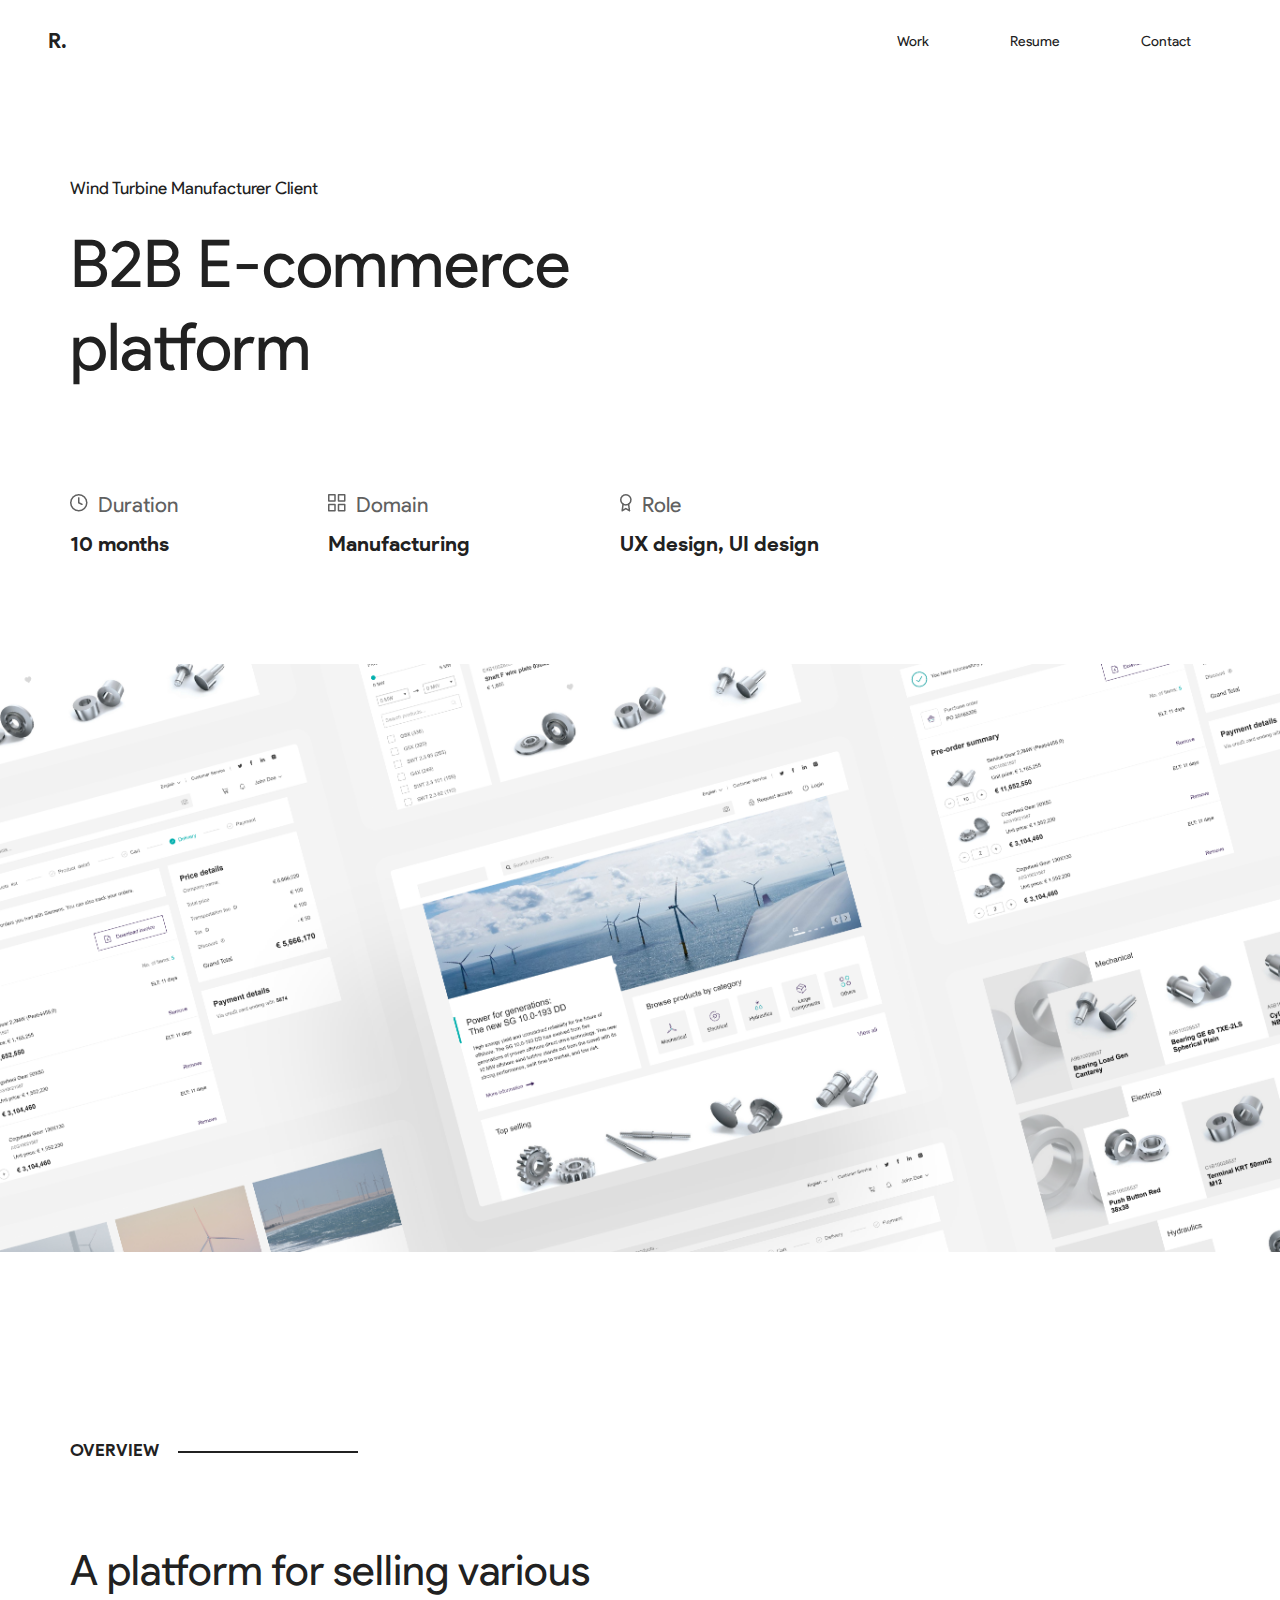
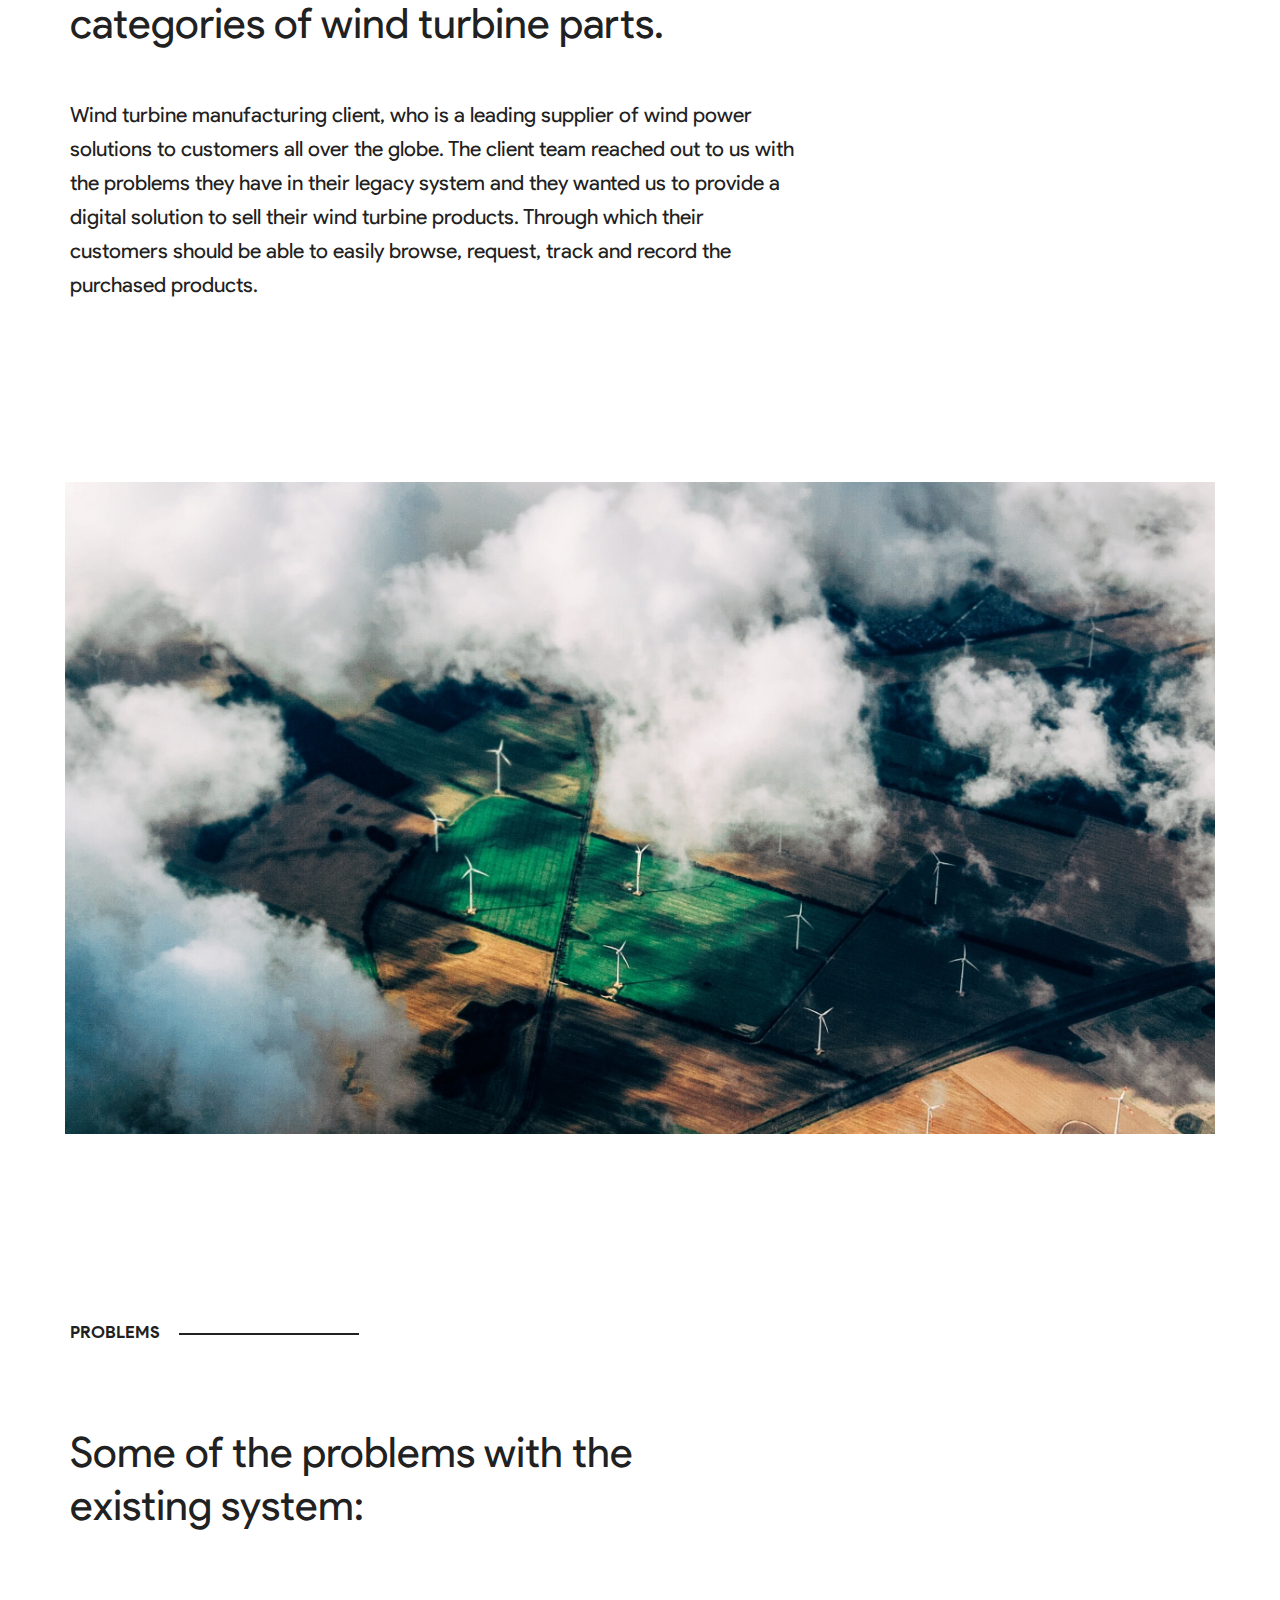
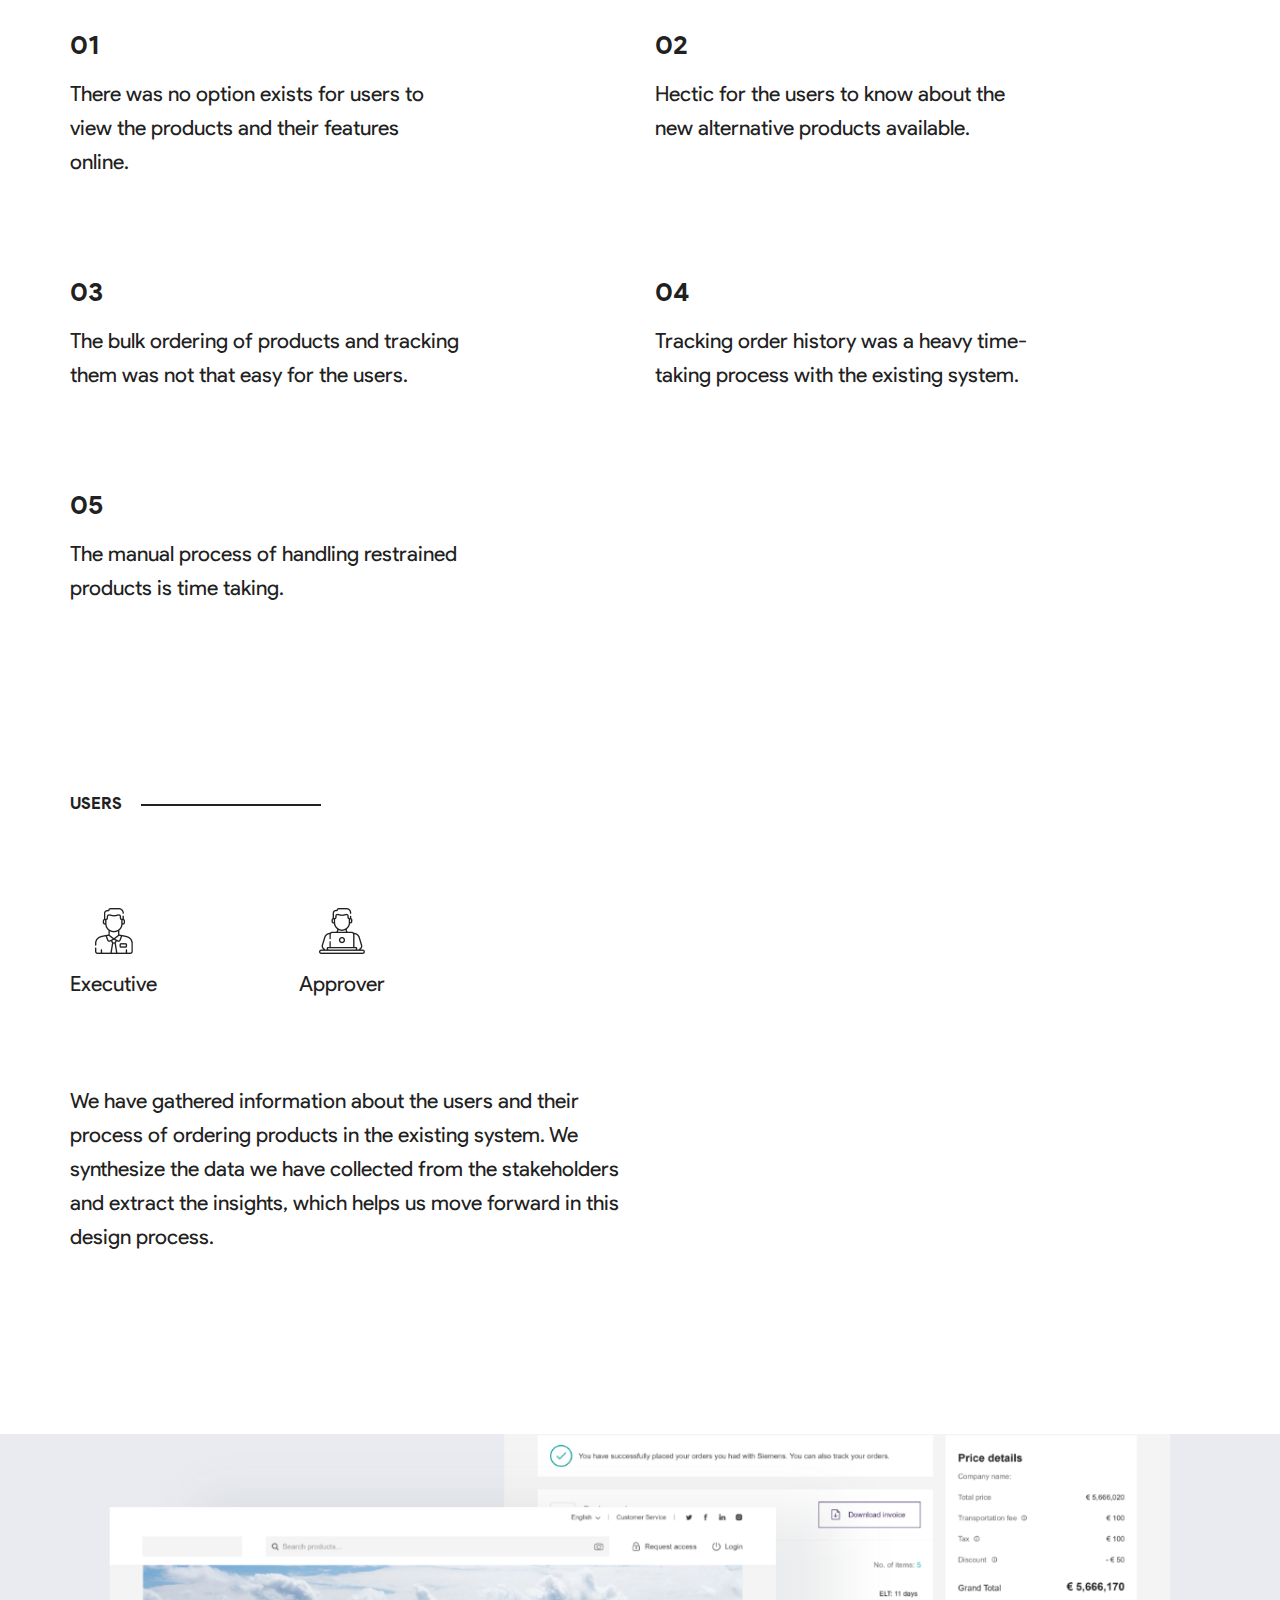
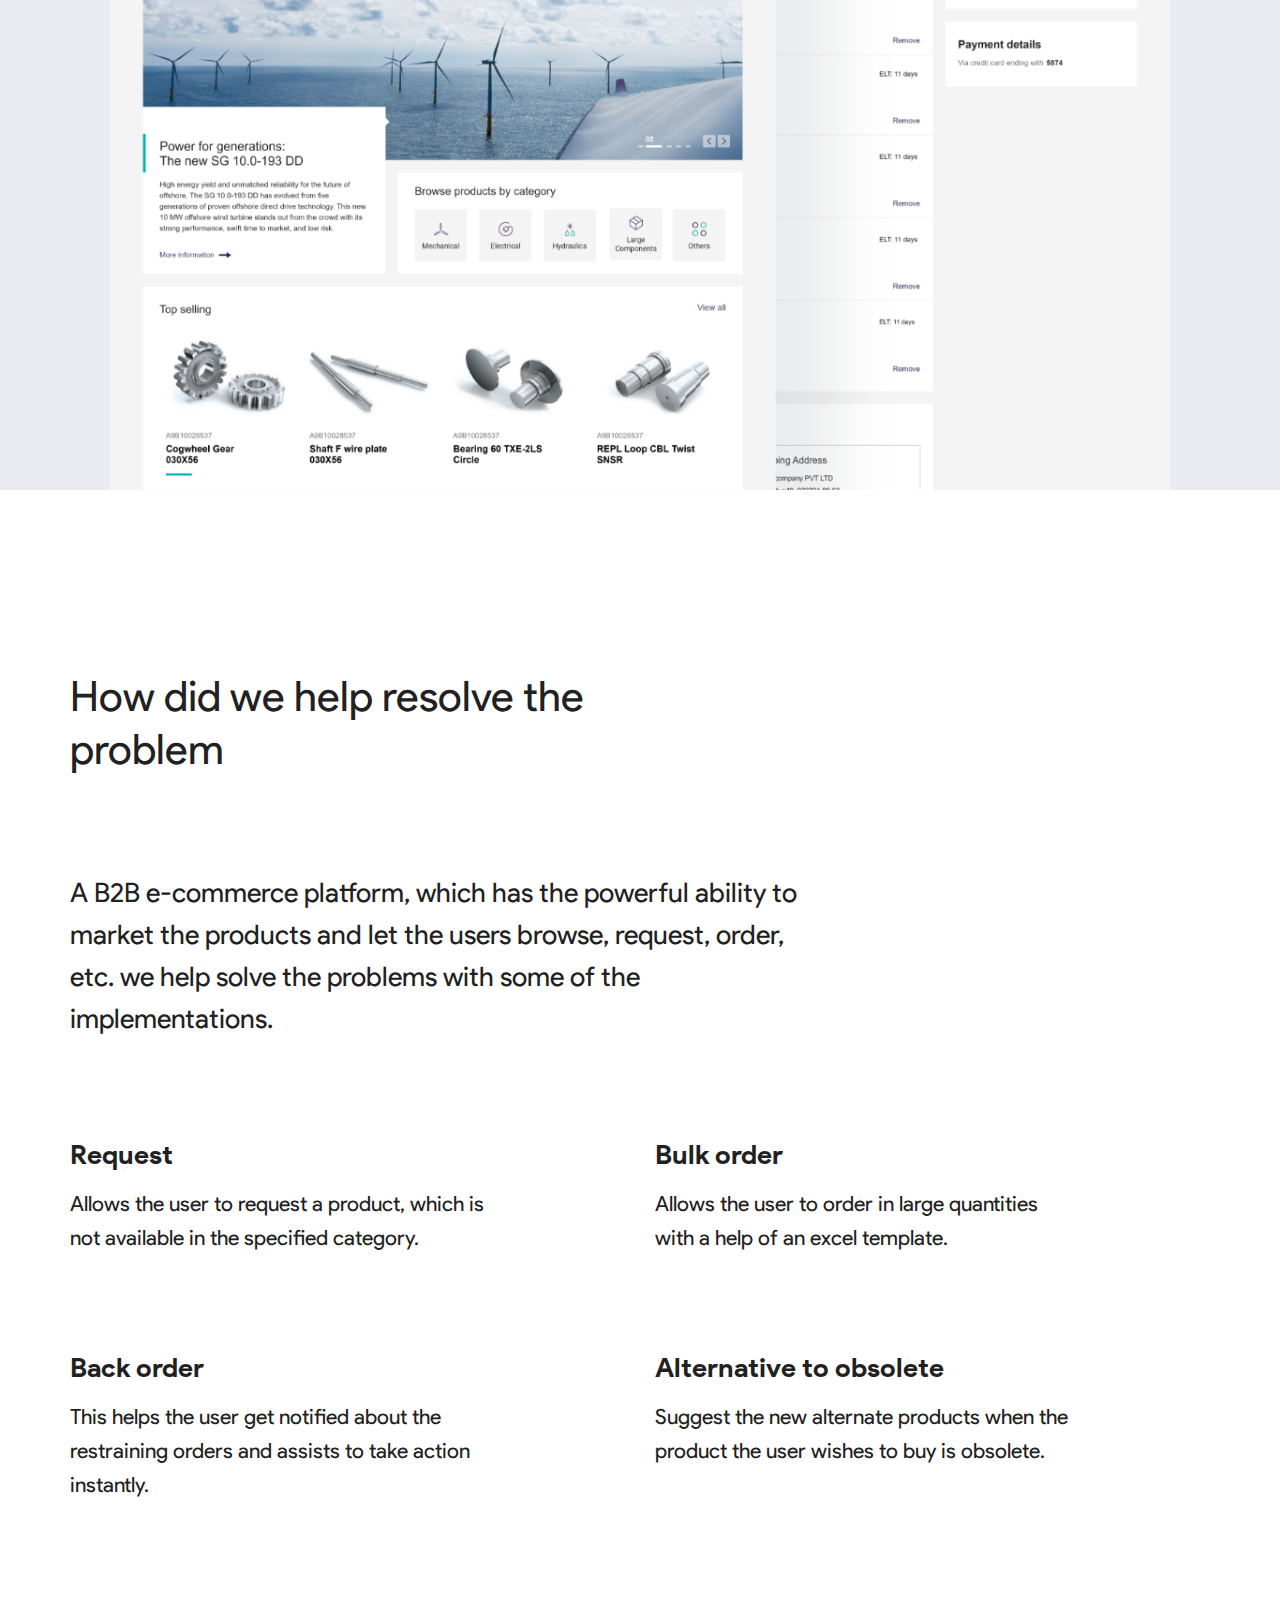
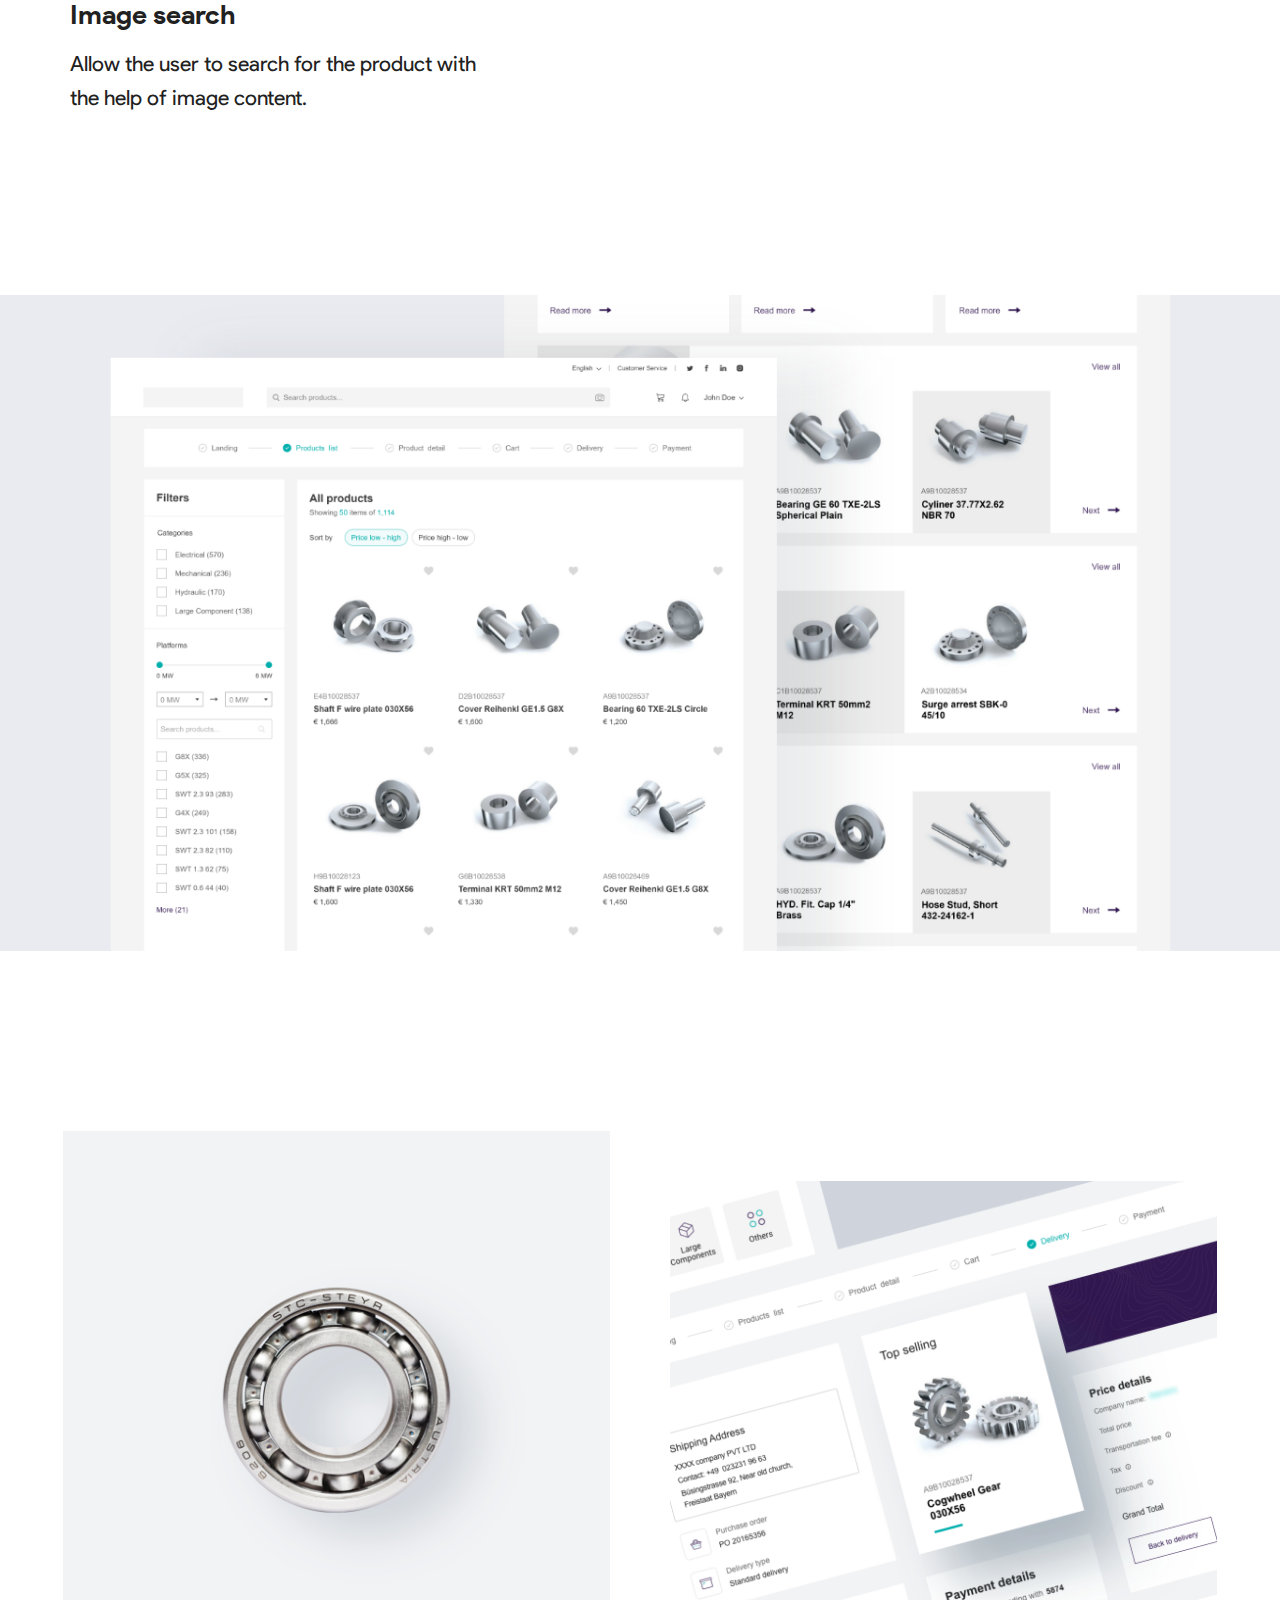
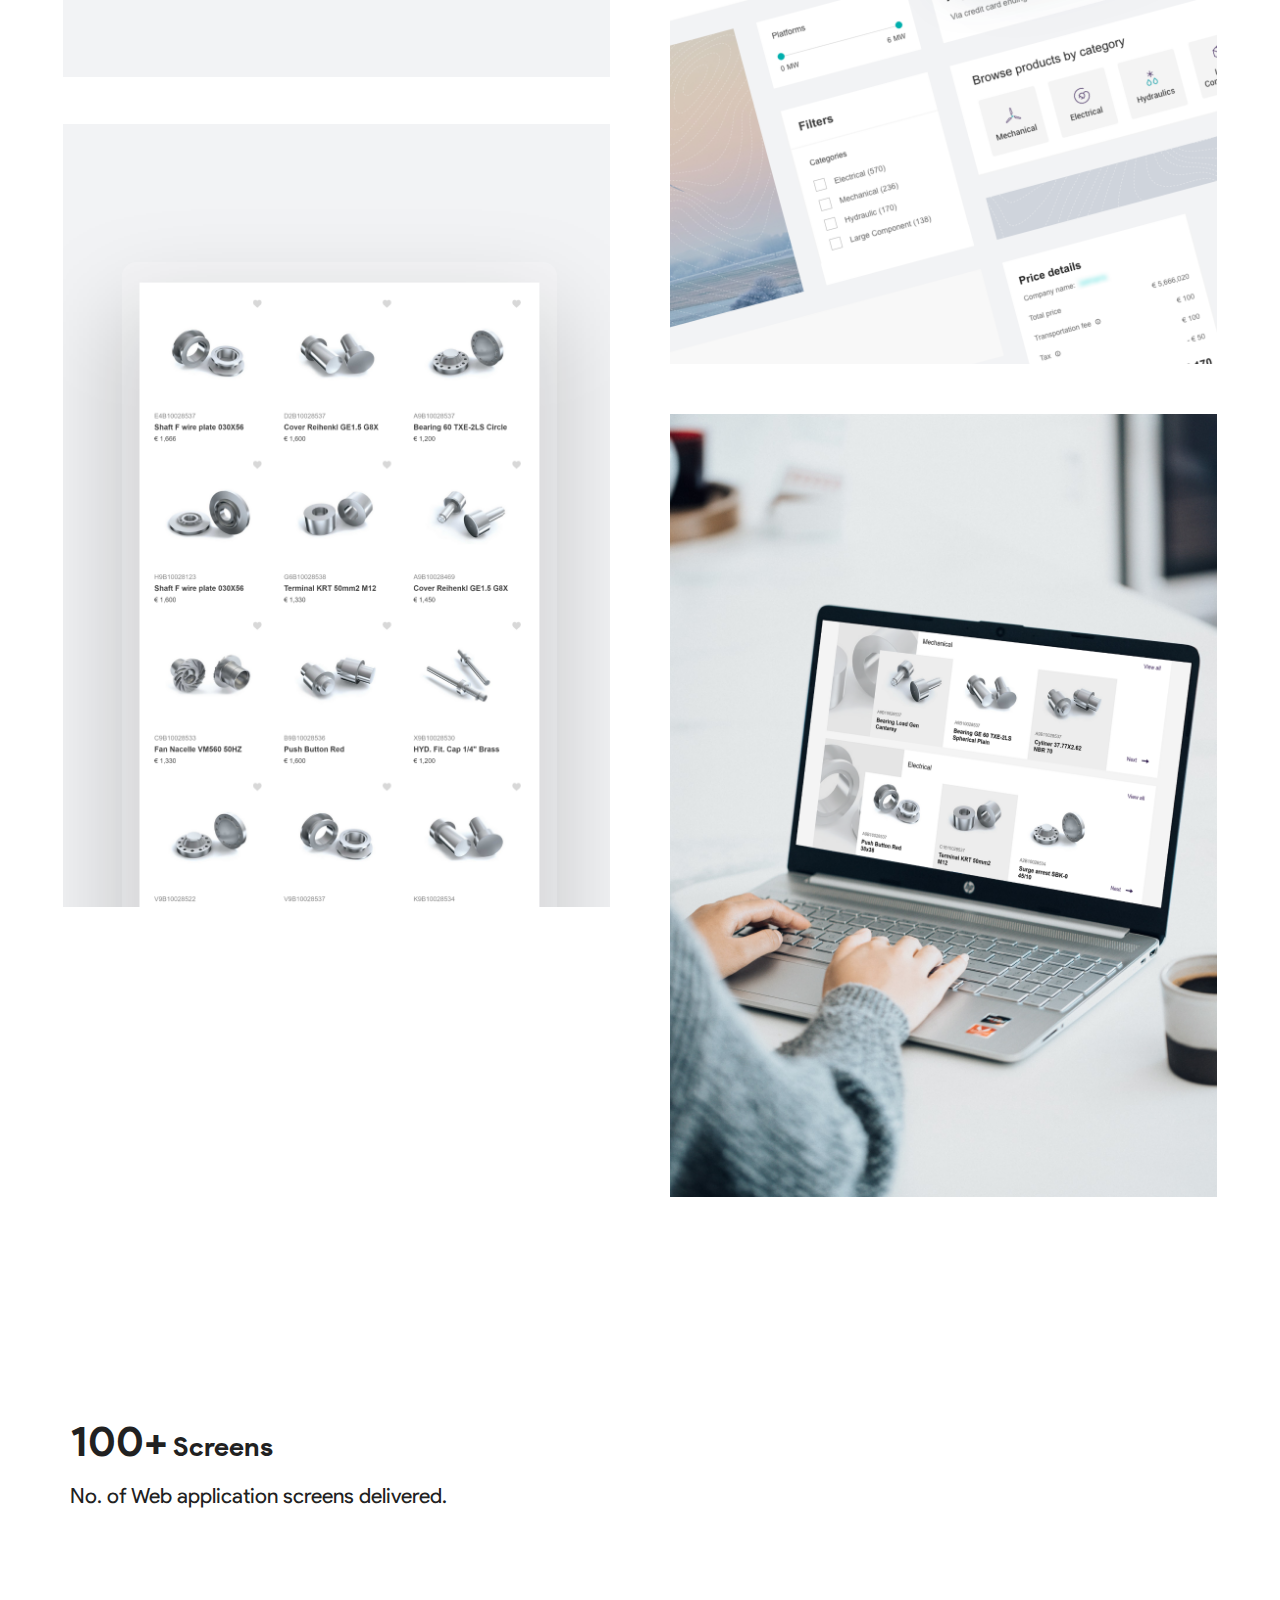
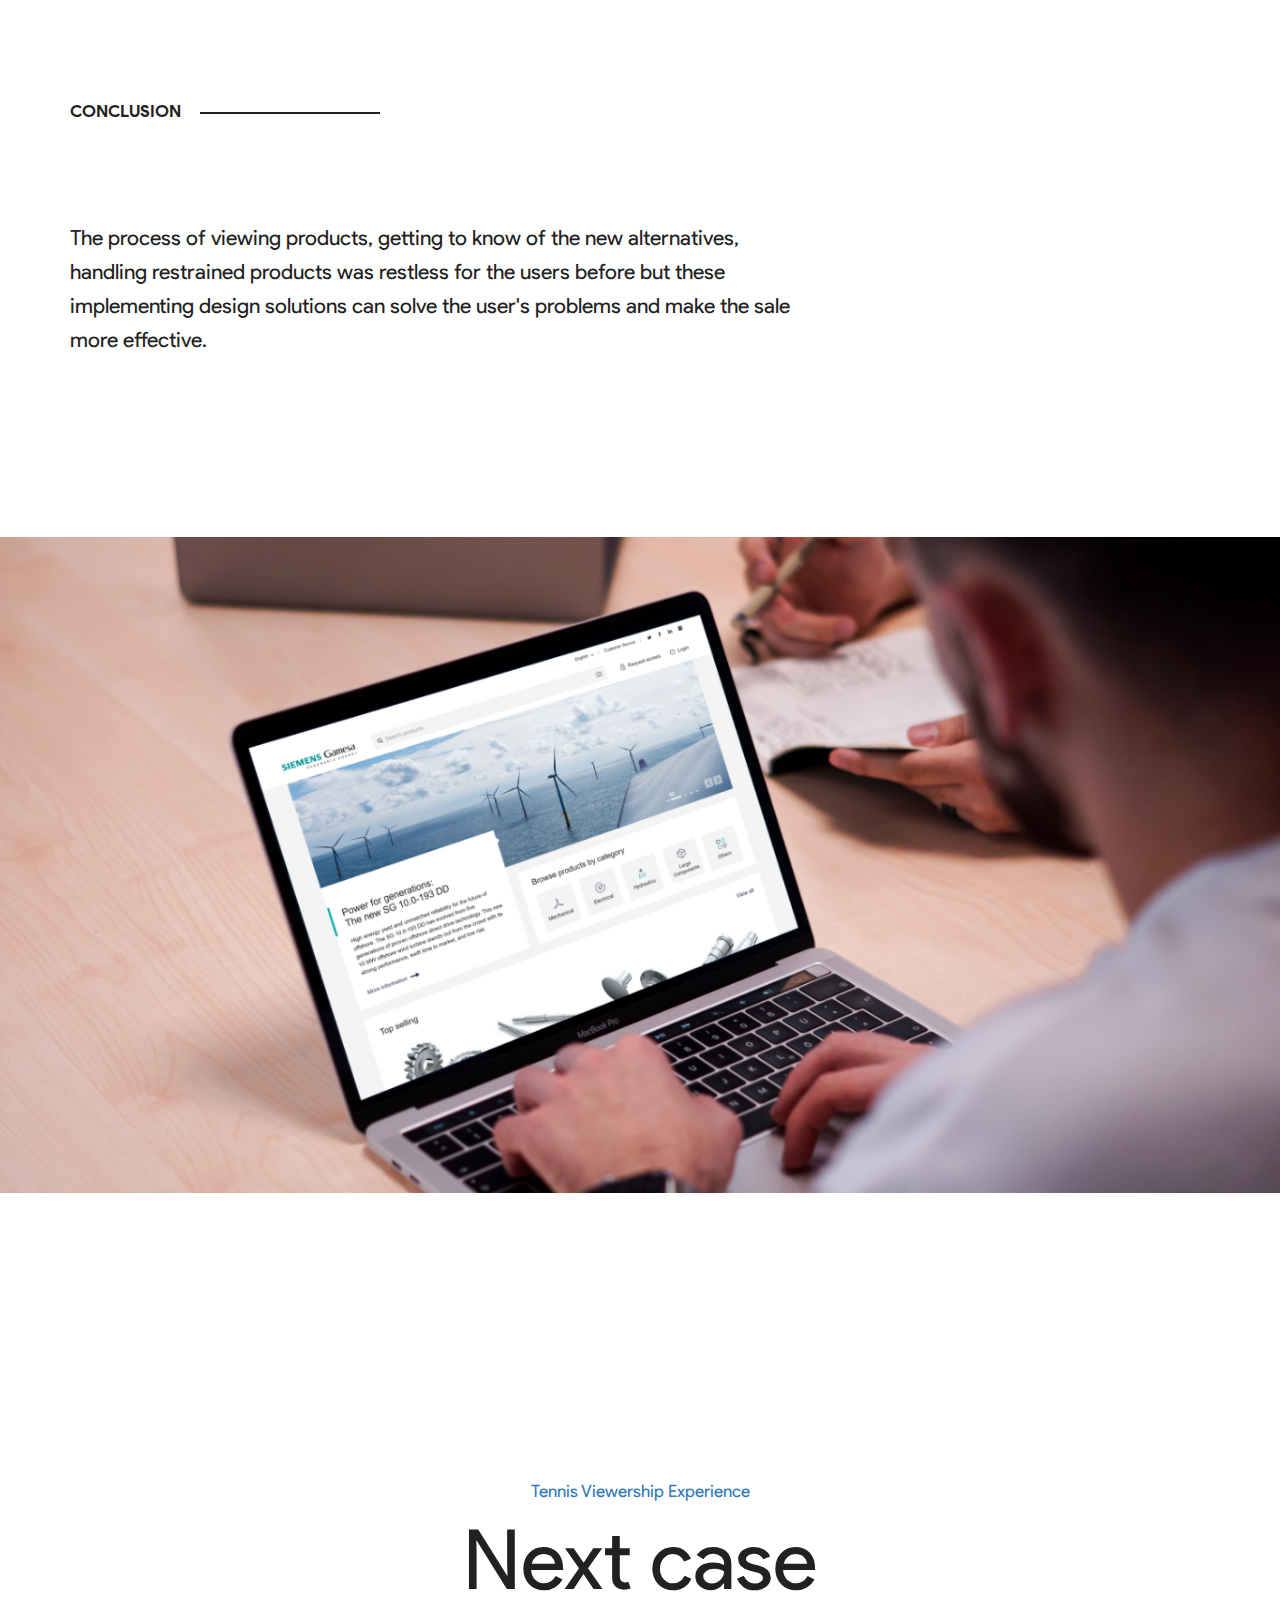
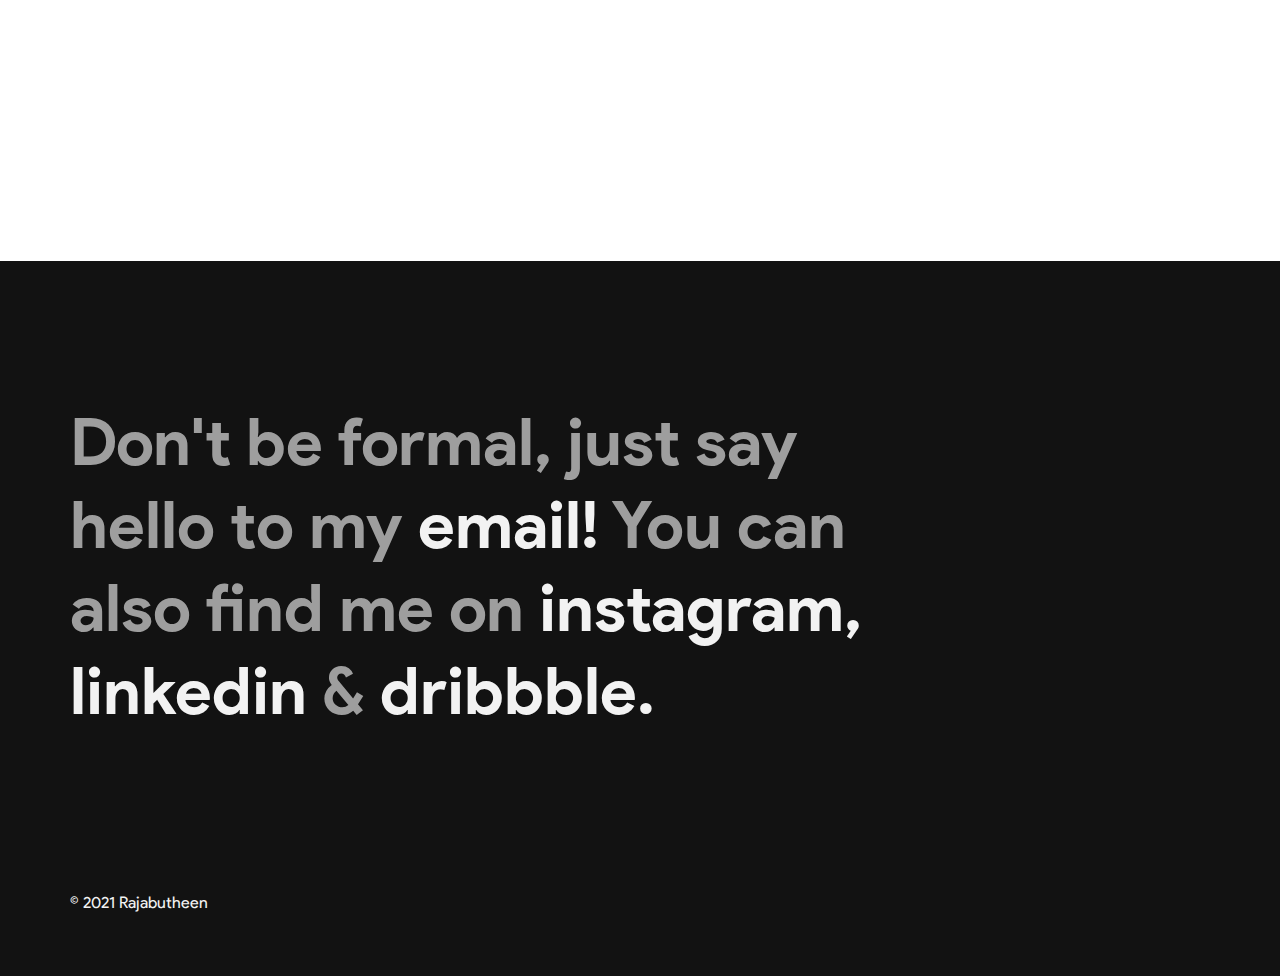
==== b2b_ecommerce.html @ 5bc28cfc "Update b2b_ecommerce.html" ====
<!DOCTYPE html>
<html lang="en">
<head>
<meta charset="utf-8">
<meta http-equiv="X-UA-Compatible" content="IE=edge">
<meta name="viewport" content="width=device-width, initial-scale=1">
<title>Rajabutheen - B2B E-Commerce Platform</title>
<link href="css/bootstrap.css" rel="stylesheet">
<link href="css/style.css" rel="stylesheet">
<!--[if lt IE 9]>
      <script src="https://oss.maxcdn.com/html5shiv/3.7.2/html5shiv.min.js"></script>
      <script src="https://oss.maxcdn.com/respond/1.4.2/respond.min.js"></script>
    <![endif]-->
</head>
<body>
	<div class="overlay"></div>
	<header class="menu_section menu_lite padd_lft_rgt">
		<div class="container-fluid">
			<div class="row">
				<div class="col-md-6 col-sm-6 col-xs-6">
					<div class="logo_sec">
						<h1><a href="index.html" alt="">R.</a></h1>
					</div>
				</div>
				<div class="col-md-6 col-sm-6 col-xs-6">
					<div class="menu_wrap">
						<ul>
							<li>
								<a href="index.html#worksection" alt="">Work</a>
							</li>							
							<li>
								<!-- <a href="" alt="">Playground</a>  -->
								<a href="asset/Rajab_Resume.pdf" target="_blank">Resume</a>
							</li>
							<li>
								<a href="#footer" alt="">Contact</a>
							</li>
						</ul>
					</div>
					<div class="resp_menu">
						<img src="images/hamburger.png" alt="" />
					</div>
				</div>
			</div>
		</div>
	</header>
	<section class="proj_mainwrap padd_lft_rgt">
		<div class="container">
			<div class="row">
				<div class="col-md-12">
					<div class="proj_maininner">
						<div class="main_topline">
							<p>Wind Turbine Manufacturer Client</p>
						</div>
						<div class="main_typeclnt">
							<h1>B2B E-commerce<br class="nonecls"/> platform</h1>
						</div>
						<div class="main_drtsec">
							<ul>
								<li>
									<p><img src="images/duration.png" alt=""/>&nbsp;&nbsp;Duration</p>	
									<h4>10 months</h4>	
								</li>
								<li class="spacer"></li>	
								<li>
									<p><img src="images/domain.png" alt=""/>&nbsp;&nbsp;Domain</p>	
									<h4>Manufacturing</h4>	
								</li>
								
								<li class="spacer"></li>	
								<li>
									<p><img src="images/role.png" alt=""/>&nbsp;&nbsp;Role</p>	
									<h4>UX design, UI design</h4>	
								</li>
							</ul>
						</div>						
					</div>
				</div>
			</div>
		</div>
	</section>	
	<section class="proj_ref">
		<div class="main_proj_ref">
			<img src="images/sg_one.png" alt="" />
		</div>
	</section>
	<section class="overview_sec spacincls padd_lft_rgt">
		<div class="container">
			<div class="row">
				<div class="col-md-12">
					<div class="overview_inner">
						<div class="head_wrap">
							<p>OVERVIEW <span class="head_wrap_line"></span></p>
						</div>
						<div class="projects_sampline">
							<h2>A platform for selling various<br class="nonecls"/> categories of wind turbine parts.</h2>
						</div>
						<div class="overview_desc">
							<p>Wind turbine manufacturing client, who is a leading supplier of wind power solutions to customers all over the globe. The client team reached out to us with the problems they have in their legacy system and they wanted us to provide a digital solution to sell their wind turbine products. Through which their customers should be able to easily browse, request, track and record the purchased products.</p>
						</div>
					</div>					
				</div>
			</div>
		</div>
	</section>
	<section class="proj_ref_two spacincls padd_lft_rgt">
		<div class="main_proj_ref">
			<img src="images/sg_two.png" alt="" />
		</div>
	</section>
	
	<section class="users_sec spacincls padd_lft_rgt">
		<div class="container">
			<div class="row">
				<div class="col-md-12">
					<div class="users_inner">
						<div class="head_wrap">
							<p>PROBLEMS <span class="head_wrap_line"></span></p>
						</div>
						<div class="projects_sampline">
							<h2>Some of the problems with the<br class="nonecls"/>  existing system:</h2>
						</div>
						<div class="insight_wrap">
							<div class="row">
								<div class="col-md-6 col-sm-6 col-xs-12">
									<div class="insight_item">
										<h2>01</h2>
										<p>There was no option exists for users to<br class="nonecls"/> view the products and their features<br class="nonecls"/> online.</p>
									</div>
								</div>
								<div class="col-md-6 col-sm-6 col-xs-12">
									<div class="insight_item">
										<h2>02</h2>
										<p>Hectic for the users to know about the<br class="nonecls"/> new alternative products available.</p>
									</div>
								</div>
							</div>
						</div>	
						<div class="insight_wrap">	
							<div class="row">
								<div class="col-md-6 col-sm-6 col-xs-12">
									<div class="insight_item">
										<h2>03</h2>
										<p>The bulk ordering of products and tracking<br class="nonecls"/> them was not that easy for the users.</p>
									</div>
								</div>
								<div class="col-md-6 col-sm-6 col-xs-12">
									<div class="insight_item">
										<h2>04</h2>
										<p>Tracking order history was a heavy time-<br class="nonecls"/> taking process with the existing system.</p>
									</div>
								</div>
							</div>							
						</div>
						<div class="insight_wrap">	
							<div class="row">
								<div class="col-md-6 col-sm-6 col-xs-12">
									<div class="insight_item">
										<h2>05</h2>
										<p>The manual process of handling restrained<br class="nonecls"/> products is time taking.</p>
									</div>
								</div>								
							</div>							
						</div>
					</div>
				</div>
			</div>
		</div>
	</section>	
	<section class="users_sec spacincls padd_lft_rgt">
		<div class="container">
			<div class="row">
				<div class="col-md-12">
					<div class="users_inner ">
						<div class="head_wrap">
							<p>USERS <span class="head_wrap_line"></span></p>
						</div>
						<div class="exe_appvr_wrap">
							<div class="row">
								<div class="col-md-5">
									<div class="exe_appvr_left">
										<div class=" commn_execls exec_left">
											<img src="images/executive.png" alt="" />
											<div class="exec_cntnt">
												<p>Executive</p>
											</div>
										</div>
										<div class=" commn_execls exec_right">
											<img src="images/approver.png" alt="" />
											<div class="exec_cntnt">
												<p>Approver</p>
											</div>
										</div>
									</div>
								</div>
								<div class="col-md-12">
									<div class="row">
										<div class="col-md-6">
											<div class="exe_appvr_right">
												<p>We have gathered information about the users and their process of ordering products in the existing system. We synthesize the data we have collected from the stakeholders and extract the insights, which helps us move forward in this design process.</p>
											</div>
										</div>
									</div>
								</div>								
							</div>
						</diV>
					</div>
				</div>
			</div>
		</div>
	</section>
	<section class="proj_ref spacincls">
		<div class="main_proj_ref">
			<img src="images/sg_three.png" alt="" />
		</div>
	</section>	
	<section class="users_sec users_sec1 spacincls padd_lft_rgt">
		<div class="container">
			<div class="row">
				<div class="col-md-12">
					<div class=" users_inner users_inner1">
						<div class="projects_sampline">
							<h2>How did we help resolve the <br class="nonecls"/>problem</h2>
						</div>
						<div class="overview_desc">
							<p>A B2B e-commerce platform, which has the powerful ability to market the products and let the users browse, request, order, etc. we help solve the problems with some of the implementations.</p>
						</div>
						<div class="insight_wrap">
							<div class="row">
								<div class="col-md-6 col-sm-6 col-xs-12">
									<div class="insight_item">
										<h2>Request</h2>
										<p>Allows the user to request a product, which is not available in the specified category.</p>
									</div>
								</div>
								<div class="col-md-6 col-sm-6 col-xs-12">
									<div class="insight_item">
										<h2>Bulk order</h2>
										<p>Allows the user to order in large quantities with a help of an excel template.</p>
									</div>
								</div>
							</div>
						</div>	
						<div class="insight_wrap">	
							<div class="row">
								<div class="col-md-6 col-sm-6 col-xs-12">
									<div class="insight_item">
										<h2>Back order</h2>
										<p>This helps the user get notified about the restraining orders and assists to take action instantly.</p>
									</div>
								</div>
								<div class="col-md-6 col-sm-6 col-xs-12">
									<div class="insight_item">
										<h2>Alternative to obsolete</h2>
										<p>Suggest the new alternate products when the product the user wishes to buy is obsolete.</p>
									</div>
								</div>
							</div>							
						</div>
						<div class="insight_wrap">	
							<div class="row">
								<div class="col-md-6 col-sm-6 col-xs-12">
									<div class="insight_item">
										<h2>Image search</h2>
										<p>Allow the user to search for the product with the help of image content.</p>
									</div>
								</div>								
							</div>							
						</div>
					</div>
				</div>
			</div>
		</div>
	</section>
	<section class="proj_ref spacincls">
		<div class="main_proj_ref">
			<img src="images/sg_four.png" alt="" />
		</div>
	</section>	
	<section class="moreinfo_sec spacincls padd_lft_rgt">
		<div class="container-fluid">
			<div class="row">
				<div class="co-md-12">
					<div class="moreinfo_inner">
						<div class="moreinfo_one moreinfocom">
							<img src="images/sg_five.png" alt="" />
						</div>
						<div class="moreinfo_two moreinfocom">
							<img src="images/sg_six.png" alt="" />
						</div>
						<div class="moreinfo_three moreinfocom">
							<img src="images/sg_seven.png" alt="" />
						</div>
						<div class="moreinfo_four moreinfocom">
							<img src="images/sg_eight.png" alt="" />
						</div>
					</div>
				</div>
			</div>
		</div>
	</section>
	<!-- <section class="passion_sec spacincls">
		<div class="container">
			<div class="row">
				<div class="col-md-12">
					<div class="passion_inner">
						<h1>Designed with<br class="nonecls"/> passion.</h1>
					</div>
				</div>
			</div>
		</div>
	</section> -->
	<section class="outcomes_sec spacincls padd_lft_rgt">
		<div class="container">
			<div class="row">
				<div class="col-md-12">
					<div class="insight_wrap">
						<div class="row">
							<div class="col-md-6">
								<div class="insight_item">
									<h2><span class="high_word">100+</span> Screens</h2>
									<p>No. of Web application screens delivered.</p>
								</div>
							</div>
							
						</div>
					</div>
				</div>
			</div>
		</div>
	</section>
	<section class="conclusion_sec spacincls padd_lft_rgt">
		<div class="container">
			<div class="row">
				<div class="col-md-12">
					<div class="head_wrap">
						<p>CONCLUSION <span class="head_wrap_line"></span></p>
					</div>
					<div class="overview_desc">
						<p>The process of viewing products, getting to know of the new alternatives, handling restrained products was restless for the users before but these implementing design solutions can solve the user's problems and make the sale more effective.</p>
					</div>
				</div>
			</div>
		</div>		
	</section>
	<section class="proj_ref spacincls">
		<div class="main_proj_ref">
			<img src="images/sg_nine.png" alt="" />
		</div>
	</section>
	<section class="nxt_proj_sec spacincls padd_lft_rgt">
		<div class="container-fluid">
			<div class="row">
				<div class="col-md-12">
					<div class="nxt_proj_inner">	
						<div class="nxt_inner_right nxt_innercomm">
							<!-- <div class="nxt_proj_cta">
								<a href="#">Next Project&nbsp;&nbsp;&nbsp; <img src="images/right-arrow.png" alt=""></a>
							</div> -->
							<div class="nxt_proj_abt">
								<p><a href="tennis_viewership_experience.html" title="">Tennis Viewership Experience</a></p>
								<h1>Next case</h1>
							</div>
						</div>			
					</div>
				</div>
			</div>
		</div>
	</section>
	<footer class="spacincls padd_lft_rgt" id="footer">
		<div class="container">
			<div class="row"> 	 	 	
				<div class="col-md-12">
					<div class="foot_innerwrap">
						<h1>Don't be formal, just say<br class="nonecls"/> 
						hello to my <a href="" target="_blank" class="socl_link">email!</a> You can<br class="nonecls"/>
						also find me on <a href="" target="_blank" class="socl_link">instagram,</a><br class="nonecls"/>
						<a href="" target="_blank" class="socl_link">linkedin﻿</a> & <a href="" target="_blank" class="socl_link">dribbble.</a></h1>
					</div>
					<div class="copyryt">
						<p>&copy; 2021 Rajabutheen</p>
					</div>
				</div>
			</div>
		</div>
	</footer>
	<!-- menu section start-->
			<section class="menu_open_wrap">
				<div class="menu_open_img">
					<a href="javascript:;" title="">
						<img src="images/hamburger.png" alt="" title=""/>
					</a>	
				</div>
			</section>
			<section class="menu_wrapper">
				<div class="menu_close_wrap">
					<div class="close_img">
						<a href="javascript:;" title="">
							<img src="images/close.svg" alt="" title=""/>
						</a>	
					</div>
				</div>
				<div class="menu_inner">
					<div class="head_wrap">
						<p>MENU <span class="head_wrap_line"></span></p>
					</div>
					<div class="menu_inner_items">
						<div class="menu_item">
							<h1>
								<span class="menu_item_num">01</span> <a href="index.html#worksection" class="menulink">Work <span class="menu_arrow"><img src="images/arrow.png" alt="" title=""/></span></a>
							</h1>
							<h1>
								<span class="menu_item_num">02</span> 
								<!-- <a href="" class="menulink">Playground <span class="menu_arrow"><img src="images/arrow.png" alt="" title=""/></span></a> -->
								<a href="asset/Rajab_Resume.pdf" class="menulink" target="_blank">Resume <span class="menu_arrow"><img src="images/arrow.png" alt="" title=""/></span></a>
							</h1>
							<h1>
								<span class="menu_item_num">03</span> <a href="#footer" class="menulink closemenu">Contact <span class="menu_arrow"><img src="images/arrow.png" alt="" title=""/></span></a>
							</h1>
							
						</div>
						<div class="social_item">
							<ul>
								<li>
									<a href="https://www.linkedin.com/in/rajabutheen/" class="socl_link" target="_blank">LinkedIn</a> 
								</li>
								<li>
									<a href="https://www.instagram.com/ui_garage/" class="socl_link" target="_blank">Instagram</a> 
								</li>
								<li>
									<a href="https://www.behance.net/rajabutheen" class="socl_link" target="_blank">Behance</a> 
								</li>
								<li>
									<a href="https://dribbble.com/Rajabutheen" class="socl_link" target="_blank">Dribbble</a> 
								</li>
								
							</ul>
						</div>
						<div class="social_item_resp">
							<ul>
								<li>
									<a href="https://www.linkedin.com/in/rajabutheen/" class="socl_link" target="_blank">
										<img src="images/linkedin.png"alt="LinkedIn" title="" />
									</a> 
								</li>
								<li>
									<a href="https://www.instagram.com/ui_garage/" class="socl_link" target="_blank">
										<img src="images/insta.png"alt="Instagram" title="" />
									</a> 
								</li>
								<li>
									<a href="https://www.behance.net/rajabutheen" class="socl_link" target="_blank">
										<img src="images/behance.png"alt="Behance" title="" />
									</a> 
								</li>
								<li>
									<a href="https://dribbble.com/Rajabutheen" class="socl_link" target="_blank">
										<img src="images/dribbble.png"alt="Dribbble" title="" />
									</a> 
								</li>
								
							</ul>
						</div>
					</div>
				</div>
				<div class="email_identy">
					<p>
						<span class="">email :</span>
						<a href="mailto:rajabutheen.hs@gmail.com">rajabutheen.hs@gmail.com</a>
					</p>
				</div>
			</section>
			<!-- menu section end-->
<script src="js/jquery.min.js"></script>
<script src="js/bootstrap.js"></script>
<script src="js/common.js"></script>
</body>
</html>
---- css/style.css ----
*{
	padding:0;
	margin:0;
	box-sizing: border-box; 
}
@font-face {
  font-family:Productsans-Regular;
  src: url('fonts/Productsans-Regular.ttf');
}
@font-face {
  font-family:Productsans-Bold;
  src: url('fonts/Productsans-Bold.ttf');
}
@font-face {
  font-family:Gilroy-Bold;
  src: url('fonts/Gilroy-ExtraBold.otf');
}
body{
	font-family: Productsans-Regular, sans-serif;
	margin: 0; 
}
/*a{
	text-decoration:none;
	color:#000;
}*/
ul {
	list-style-type: none;
	margin: 0;
	padding: 0;
}
:focus {
	outline: 0;
}
.padd_lft_rgt {
    padding-left: 33px !important;
    padding-right: 33px !important;
}
/* menu starts */
.overlay {
    position: fixed;
    display: none;
    width: 100%;
    height: 100%;
    top: 0;
    left: 0;
    right: 0;
    bottom: 0;
    background-color: rgba(0,0,0,0.7);
    z-index: 10;
    cursor: pointer;
}
.menu_open_wrap {
    position: fixed;
    top: 70px;
    right: 80px;
	z-index: 9;
	display: none;
}
section.menu_wrapper {
	width: 50%;
	margin-left: auto;
    position: fixed;
    background: #fff;
    right: -100%;
    z-index: 99;
    top: 0;
    bottom: 0;
    padding: 90px 0px 0;
    overflow-x: hidden;
	transition: 0.7s;
}
.menu_inner {
    padding: 0 61px 50px 61px;
}
.menu_inner_items {
    display: flex;
	padding-top: 45px;
	align-items: flex-end;
}
.menu_item {
    width: 75%;
}
.menu_item h1 {
    font-size: 43px;
    line-height: 66px;
}
.menu_wrapper a {
    text-decoration: none;
    color: #212121;
    outline: 0;
}
.social_item {
    width: 25%;
    display: flex;
    align-items: flex-end;
    justify-content: center;
    text-align: right;
	padding-bottom: 20px;
}
.social_item ul li a {
    font-size: 21px;
    line-height: 42px;
}
.menu_wrapper .head_wrap p {
    color: #9E9E9E;
}
.menu_wrapper .head_wrap .head_wrap_line {
    border-top: 2px solid #9E9E9E;
}
.menu_item h1 .menu_item_num {
    color: #9E9E9E;
    font-size: 21px;
    line-height: 66px;
    padding-right: 37px;
    vertical-align: middle;
}
.menu_arrow {
    opacity:0;
}
a.menulink:hover .menu_arrow {
    opacity:1;
    transition-duration: 0.5s;
}
.email_identy {
    padding: 32px 50px 32px 104px;
    background: #F6F6F6;
    position: absolute;
    bottom: 0;
    width: 100%;
}
.email_identy p {
    font-size: 21px;
    line-height: 24px;
}
.email_identy p span{
	color:#9E9E9E;
}
.menu_close_wrap {
    position: absolute;
    top: 70px;
    right: 80px;
}
/* header starts*/
header {
    background: #121212;
    color: #fafafa;
    padding: 25px 35px;
}
header.menu_lite {
    background: #fff;
    color: #212121;
}
header a, header a:hover{
	color:#fff;
	text-decoration:none;
}
header.menu_lite a, header.menu_lite a:hover{
	color:#212121;
	text-decoration:none;
}
.resp_menu, .resp_menuwrap{
	display:none
}
.logo_sec h1 {
    margin: 0;
    font-size: 21px;
    line-height: 31px;
	font-family: Productsans-Bold;
}
.menu_wrap ul {
    display: flex;
    flex-direction: row;
    justify-content: flex-end;
}
.menu_wrap ul li {
    padding: 5px 20px;
	margin-right: 1px;
}
.menu_wrap ul li a {
    font-size: 14px;
    line-height: 24px;
    padding: 5px 20px;
	/*color: #fff;*/
    text-decoration: none;
}
.menu_wrap ul li a:focus {
	color:#fff;
}
.menu_dark h1 a:focus {
	color:#fff !important;
	text-decoration:none;
}
.menu_lite .menu_wrap ul li a {
	color: #212121;
	text-decoration: none;
}
/* intro sec start */
.into_section {
    background: #121212;
    color: #fafafa;
	padding: 72px 0 80px 0;
}
.name_wrap {
    margin-bottom: 30px;
	padding-bottom: 30px;
}
.name_wrap h1 {
    margin: 10px 0;
    font-size: 42px;
    line-height: 51px;
    font-family: Productsans-Regular;
}
.name_wrap h3 {
    margin: 10px 0;
    font-size: 21px;
    line-height: 25px;
}
.desc_wrap h2 {
    font-size: 42px;
    line-height: 66px;
}
/* projects section start */
.projects_section {
    background: #fff;
	padding: 90px 0;
}
.projects_wrap {
    padding: 90px 0px;
    background: #fff;
	color: #212121;
    border-radius: 0px;
	
}
.project_type a {
    text-decoration:none;
    outline:0;
    color:#212121;
}
.head_wrap p {
    font-size: 17px;
    line-height: 20px;
    color: #212121;
    font-family: Productsans-Bold;
    padding-top:8px;
}
.head_wrap_line {
    width: 180px;
    border-top: 2px solid #212121;
    display: inline-block;
    vertical-align: middle;
    margin-left: 15px;
}
.projects_sampline {
    padding-top: 74px;
}
.projects_sampline h1 {
    font-size: 53px;
    line-height: 66px;
    font-family: Productsans-Regular;
	color: #212121;
}
.project_item_desc_even {
    width: 70%;
    margin: 0 auto;
}
.project_number {
    font-size: 17px;
    line-height: 27px;
    font-family: Productsans-Bold;
}
.project_type {
    font-size: 27px;
    line-height: 34px;
    margin: 0;
}

.project_platform {
    font-size: 42px;
    line-height: 54px;
    font-family: Productsans-Bold;
	margin: 5px 0 24px;
}
.project_about {
    font-size: 21px;
    line-height: 34px;
	margin-bottom: 32px;
}
.readmore_cta, .readmore_cta:focus, .readmore_cta:hover {
    font-size: 17px;
    line-height: 17px;
	text-decoration:underline;
	color:#212121;
	outline:0;
}
.project_item {
    display: flex;
    align-items: center;
    padding-top: 90px;
    margin-top: 90px;
}
.project_item_desc {
    width: 50%;
}
.project_img_sec {
    width: 50%;
    text-align: center;
}
.project_even{
	text-align: left;
}
/* Recommendations sec starts */
.recomments_section {
    background: #F2F2F2;
    color: #212121;
    padding-top: 104px;
    padding-bottom: 94px;
}
.swipe_wrap_sec {
    padding: 94px 0 0 0;
	position:relative;
	width: 80%;
    margin: 0 auto;
}
.swipe_wrap_sec:before {
    content: '';
    position: absolute;
    background: url('../images/commas.png') no-repeat;
    width: 56px;
    height: 56px;
    left: -12%;
}
.swiper-container {
  width: 100%;
  height: 100%;
}
.swiper-slide {
  text-align: center;
  font-size: 18px;
  /*background: #E9ECEF;*/

  /* Center slide text vertically */
  display: -webkit-box;
  display: -ms-flexbox;
  display: -webkit-flex;
  display: flex;
  -webkit-box-pack: center;
  -ms-flex-pack: center;
  -webkit-justify-content: center;
  justify-content: center;
  -webkit-box-align: center;
  -ms-flex-align: center;
  -webkit-align-items: center;
  align-items: center;
  flex-wrap: wrap;
}
.recom_name_wrap {
    width: 100%;
    text-align: left;
    display: flex;
    align-items: center;
}
.recom_name_img {
	/*padding-left: 5px;*/
    padding-right: 20px;
    position: relative;
}
/*.recom_name_img:before {
    content: '';
    background: #000 0% 0% no-repeat padding-box;
    position: absolute;
    width: 68px;
    height: 68px;
    opacity: .5;
    border-radius: 50%;
}*/
.recom_top_sec {
    display: flex;
    align-items: center;
}
.recom_name_detail h1 {
    font-family: Gilroy-Bold;
    font-size: 27px;
    line-height: 40px;
    margin: 0;
}
.recom_name_detail p {
    font-size: 14px;
    line-height: 26px;
    margin: 0;
    font-family: Productsans-Regular;
}
.recom_top_navs {
    position: relative;
    width: 15%;
    margin: auto;
    display: flex;
    align-items: center;
    justify-content: center;
	top: 35px;
    right: -100px;
}
.swiper-pagination.swiper-pagination-fraction {
    height: 100%;
    font-size: 14px;
    line-height: 24px;
}
.swiper-button-next:after{
	 background: url(../images/right.png) center no-repeat;
    background-size: cover;
    content: '';
    position: absolute;
    height: 45px;
    width: 45px;
}
.swiper-button-prev:after {    
    background: url(../images/left.png) center no-repeat;
    background-size: cover;
    content: '';
    position: absolute;
    height: 45px;
    width: 45px;
}
.swiper-pagination-current {
    font-family: Productsans-Bold;
}
.recom_wrk_desc {
    padding-top: 40px;
}
.recom_wrk_desc p {
    text-align: left;
    width: 90%;
    font-size: 21px;
    line-height: 43px;
	/*padding: 5px;*/
}
/* design work starts */
.design_concept {
    margin-bottom: 52px;
    padding-bottom: 52px;
} 
.design_wrkarea {
    margin: 0px auto;
    padding-top: 100px;
}
.design_wrkarea img{
	width:100%;
}
.high_word {
    font-size: 42px;
    line-height: 34px;
    font-family: 'Productsans-Bold';
}
/* exp sec start */
 .experience_sec {
    padding-top: 124px;
} 
.exp_desc {
    width: 60%;
    /* margin: 30px 0; */
    padding-top: 94px;
	padding-bottom:64px;
}
.exp_desc p {
    font-size: 21px;
    line-height: 43px;
}
.resume_lkndin {
    display: flex;
}
.resume_lkndin li {
    padding: 5px 25px;
    margin-right: 5px;
	position: relative;
}
.resume_lkndin li a {
    font-size: 27px;
    line-height: 43px;
    color: #212121;
    font-family: Productsans-Bold;
    text-decoration: underline;
}
.resume_lkndin li:before {
    content: '';
    position: absolute;
    background: #212121;
    width: 10px;
    height: 10px;
    border-radius: 25px;
    left: 0;
    top: 0;
    bottom: 0;
    margin: auto;
}
.exp_resume {
    padding-bottom: 50px;
}
.comp_loc_exp ul {
    display: flex;
    justify-content: space-between;
}
.comp_loc_exp ul li {
    font-size: 21px;
    line-height: 30px;
    font-family: Productsans-Regular;
}
.comp_loc_exp ul li.dateofexp {
    font-size: 21px;
    line-height: 34px;
    font-family: Productsans-Bold;
    color: #606060;
}
.expcomp_profile {
    padding: 24px 0;
    border-bottom: 1px solid #E6E6E6;
	color: #212121
}
.design_name h1 {
    font-size: 21px;
    line-height: 32px;
    font-family: Productsans-Bold;
	margin: 5px 0;
}
.last_line{
	border-bottom:0;
}
/* footer sec */
footer {
    background: #121212;
	padding: 10% 0 5% 0;
}
.foot_innerwrap h1 {
    font-size: 66px;
    line-height: 83px;
    color: #9E9E9E;
	font-family: Productsans-Bold;
	padding-bottom: 150px;
    padding-top: 30px;
}
.foot_innerwrap h1 a {
    color: #F2F2F2;
    text-decoration: none;
}
.foot_innerwrap h1 a:hover {
    color: #52CCDE;
}
.copyryt p {
    font-size: 16px;
    line-height: 19px;
    color: #F2F2F2;
    margin: 0;
}

/* project details page */
.proj_mainwrap {
    padding: 40px 0;
    margin: 50px 0;
}
.main_topline p {
    font-size: 17px;
    line-height: 29px;
    color: #212121;
    font-family: Productsans-Regular;
	margin-bottom: 4px;
	text-transform: capitalize;
}
.main_typeclnt h1 {
    font-size: 66px;
    line-height: 83px;
    color: #212121;
    font-family: Productsans-Regular;
}

.main_drtsec ul li p {
    font-size: 21px;
    line-height: 31px;
    color: #606060;
	margin: 0;
}
.main_drtsec ul li img {
    vertical-align: inherit;
}
.main_drtsec ul li h4 {
    font-size: 21px;
    line-height: 31px;
    color: #212121;
    font-family: Productsans-Bold;
    margin: 0;
	padding-top: 8px;
}
.main_drtsec ul {
    display: flex;
}
.main_drtsec ul li {
    margin-bottom: 15px;
    /* width: 25%; */
}
.spacer {
    width: 150px;
}
.main_drtsec {
    margin-top: 50px;
    padding-top: 50px;
}
.main_proj_ref img {
    width: 100%;
}
.spacincls {
    margin-top: 90px;
    padding-top: 90px;
}
.projects_sampline h2 {
    font-size: 42px;
    line-height: 53px;
	margin: 0;
    padding-bottom: 48px;
}
.overview_desc p {
    margin: 0;
    width: 64%;
    font-size: 21px;
    line-height: 34px;
}
.users_inner  .overview_desc p {
	font-size: 27px;
    line-height: 42px;
}
.proj_ref_two {
    width: 95%;
    margin: 0 auto;
	margin-top: 90px !important;
}
.exe_appvr_left {
    display: flex;
    text-align: center;
    align-items: center;
    justify-content: center;
    height: 170px;
}
.commn_execls img {
    width: 48px;
}
.commn_execls {
    /*padding: 25px;
    border: 2px solid #212121;
    border-radius: 5px;*/
    margin: auto 0;
    margin-right: auto;
}
.exec_cntnt p {
    margin: 12px 0 0 0;
	font-size: 21px;
    line-height: 34px;
}
.exe_appvr_wrap {
    padding-top: 36px;
    margin-top: 20px;
}
.exe_appvr_right p {
    font-size: 21px;
    line-height: 34px;
    margin: 0;
	padding-top: 45px;
}
.users_inner1 .projects_sampline {
    padding-top: 0;
}
.users_inner .overview_desc {
    padding-top: 48px;
	padding-bottom: 50px;
}
.insight_wrap {
    padding: 48px 0;
}
.insight_wrap:last-child {
    padding-bottom: 0;
}
.insight_item {
    width: 75%;
}
.insight_item h2 {
    font-size: 27px;
    line-height: 34px;
    font-family: 'Productsans-Bold';
    color: #212121;
    margin: 0;
    margin-bottom: 15px;
}
.insight_item p {
    font-size: 21px;
    line-height: 34px;
    color: #212121;
    margin: 0;
}
.moreinfo_inner {
    display: flex;
    flex-wrap: wrap;
    width: 100%;
    margin:  0 auto;
}
.moreinfocom {
    width: 50%;
	text-align:center;
}
.moreinfocom img {
    width: 90%;
}
.moreinfo_two, .moreinfo_four {
   /*  padding-top: 50px; */
    margin-top: 50px;
}
.moreinfo_three {
    margin-top: -240px;
}
.rg_moreinfo .moreinfo_three {
    margin-top: 0px;
}
.passion_inner h1 {
    font-size: 66px;
    line-height: 83px;
    margin: 0;
    color: #212121;
}
.nxt_proj_sec {
    width: 95%;
    margin: 72px auto;
}

.nxt_proj_cta a {
    font-size: 17px;
    line-height: 33px;
    text-decoration: none;
    color: #212121;
}
.nxt_proj_abt h1 {
    font-size: 83px;
    line-height: 83px;
    color: #212121;
	margin:0;
}
.nxt_proj_abt {
    text-align: center;
    padding: 60px 0 120px;
    margin: 50px;
}
.nxt_proj_abt p {
    margin: 0;
    font-size: 17px;
    line-height: 53px;
}
/* conclusion starts */
.conclusion_sec .overview_desc {
    padding-top: 90px;
}
.social_item{
	display:block;
}
.social_item_resp{
	display:none;
}
@media (max-width: 1024px){
	header{
		padding: 25px 0;
	}
	/*.projects_section {
		background: #fff;
	}*/	
    .exp_desc{
       width:75%; 
    }
    .project_item_desc_even .nonecls {
        display: none;
    }
    .recom_wrk_desc p{
        width:100%;
    }
	.projects_wrap {
		width: 100%;
		margin-top: 0;
		padding: 8% 0px;
	}
	.project_img_sec img {
		width: 90%;
	}
	.moreinfocom img {
		width: 90%;
	}
	.project_item_desc_even {
		/*width: 100%;
		margin: 0 auto;*/
	}
	.project_platform {
		font-size: 34px;
		line-height: 42px;
	}
	.insight_item {
		width: 100%;
	}
	section.menu_wrapper {
		width: 75%;
	}
	.menu_inner_items {
		display: block;
	}
	.menu_item {
		width: 100%;
	}
	.social_item {
		width: 100%;
		align-items: flex-start;
		justify-content: flex-start;
		text-align: left;
	}
	.social_item ul li {
		width: 50%;
	}
	.social_item ul {
		width: 100%;
		display: flex;
		flex-flow: row wrap;
		padding-top: 48px;

	}
	.recom_top_navs{
		width:20%;
	}
    .overview_desc p{
        width: 80%;
    }
}
@media (max-width: 991px){
	.recom_top_navs{
		width: 25%;
		right: -150px;
	}
	/*.design_wrkarea {
		padding: 0 15px;
		padding-top: 30px;
	}*/
	.exp_desc {
		width: 100%;
	}
	.main_drtsec ul li{
		width: 33%;
	}
	.spacer {
		display: none;
	}
	.overview_desc p{
		width:100%;
	}
	.exe_appvr_left {
		justify-content: space-evenly;
	}
	.commn_execls{
		margin-right: 25px;
	}
	.rg_user_wrap .commn_execls{
		margin-right: 24px;
	}
	.insight_item {
		width: 100%;
	}
	.nonecls {
		display: none;
	}
	/* menu start */
	.menu_inner {
		padding: 0 33px 50px 33px;
	}
	
	.menu_item h1 .menu_item_num{
		padding-right: 20px;
	}
	.email_identy {
		position: static;
		padding: 33px 33px 33px 33px;
	}
}

@media (max-width: 768px){
	.email_identy {
		position: absolute;
	}
	.moreinfo_three {
		margin-top: -140px;
	}
}
@media (max-width: 767px){
    .design_wrkarea {
        padding-top: 42px;
    }
    .desc_wrap h2{
        font-size:34px;
        line-height:53px;
    }
    .readmore_cta, .readmore_cta:focus{
       font-size:21px;
        line-height:21px; 
    }
    .design_concept{
        padding: 56px 0;
        margin-bottom: 0;
    }
    .project_item_desc_even {
        width: 100%;
        margin: 0 auto;
    }
	.resp_menu {
		display: inline-block;
		text-align: right;
		width: 100%;
		vertical-align: text-top;
		cursor:pointer;
	}
	.menu_wrap{
		display:none;
	}
	.resp_menuwrap.active_menu{
		display:block;
		background:#212121;
	}
	.resp_menulist ul {
		display: flex;
		align-content: space-between;
		justify-content: center;
		align-items: center;
	}
	.resp_menulist ul li {
		padding: 5px 15px;
		margin: 0 5px;
	}
	.resp_menulist ul li a{
		color:#fff;
	}
	.head_wrap_line{
		width: 60px;
	}
	.swipe_wrap_sec:before{
		background-size: 40px;
		left: -15%;
	}
	.projects_sampline {
		padding-top: 30px;
	}
	.project_item {
		flex-flow: row wrap;
		margin-top: 0;
        padding-top:56px;
	}
	.project_item_desc {
		width: 100%;
		padding-bottom: 24px;
	}
	.projects_section{
		padding: 0px 0;
	}
	.project_img_sec {
		width: 100%;
		text-align: center;
		padding-bottom: 32px;
	}
	.odd_proj_item {
		flex-direction: column-reverse;
	}
	.project_img_sec img {
		width: 100%;
	}
	.into_section, .projects_wrap{
		padding: 56px 0px;
	}
	.exp_desc{
		padding-top: 50px;
	}
	.swipe_wrap_sec{
		padding: 24px 0 0 0;
	}
	.recom_top_navs {
		width: 100%;
		top: 24px;
		right: 0;
	}
	.recom_name_wrap {
		flex-wrap: wrap-reverse;
		padding-top: 80px;
	}
	.swiper-button-prev:after, .swiper-button-next:after{
		/*height: 30px;
		width: 30px;*/
	}
	.swiper-pagination.swiper-pagination-fraction{
		letter-spacing: -1.5px;
	}
	/*.recom_wrk_desc p{
		width:100%;
	}*/
	.recom_name_img {
		padding-right: 15px;
	}
	/*.design_work_left {
		margin-bottom: 20px;
	}*/
	.recomments_section, .experience_sec {
		padding: 56px 0;
	}
	.comp_loc_exp ul{
		flex-direction: column;
	}
	.resume_lkndin {
		flex-flow: wrap;
	}
	.comp_loc_exp ul li.dateofexp{
		margin-top:20px;
	}
	.foot_innerwrap h1 {
		font-size: 42px;
		line-height: 66px;
        padding-top: 10PX;
	}
	/* project work */
	.main_drtsec ul {
		flex-direction: column;
	}
	.main_drtsec ul li {
		width: 100%;
		padding-bottom: 20px;
	}
	.spacincls {
		margin: 0;
		padding-top: 56px;
	}
	.overview_desc {
		padding-bottom: 56px;
	}
	.insight_wrap {
		padding: 0;
	}
	.insight_item{
		padding-bottom: 48px;
	}
	.nxt_proj_abt{
		margin: 50px 0;
	}
	.proj_ref_two {
		width: 100%;
		margin: 0 auto;
		margin-top: 0px !important;
		padding: 0 !important;
	}
	.nxt_proj_sec{
		width:100%;
	}
	.nxt_proj_abt h1 {
		font-size: 42px;
		line-height: 53px;
	}
	/*.main_drtsec ul li h4{
		padding-top: 5px;
	}*/
	li.spacer {
		display: none;
	}
	section.menu_wrapper{
		width: 100%;
	}
	.menu_close_wrap {
		top: 26px;
		right: 32px;
	}
	.menu_item h1 {
		font-size: 34px;
		line-height: 53px;
	}
	.menu_open_wrap {
		/* display: none; */
		top: 26px;
		right: 32px;
	} 	
	.email_identy {
		position: fixed;
		padding: 33px 25px 33px 33px;
	}
	/* .resp_menu img {
		padding-right: 8px;
	} */
	.projects_sampline h1 {
		font-size: 34px;
		line-height: 53px;
	}
	.social_item{
		display:none;
	}
	.social_item_resp{
		display:block;
	}
	.social_item_resp ul {
		width: 100%;
		display: flex;
		flex-flow: row wrap;
		padding-top: 32px;
	}
	.social_item_resp ul li {
		width: 25%;
		text-align: center;
	}
	.swipe_wrap_sec:before{
		content:none;
	}
	.menu_inner_items{
		overflow-x: scroll;
		padding-bottom: 80px;
	}
	.users_inner1 .projects_sampline h2{
		padding-bottom: 0px;
	}
	.conclusion_sec .overview_desc {
		padding-top: 64px;
	}
	.moreinfo_three {
		margin-top: -70px;
	}
	.rg_user_wrap .exe_appvr_left{
		flex-flow: row wrap;
		height:auto;
	}
	.rg_user_wrap .commn_execls{
		margin-bottom: 24px;
	}
	.menu_arrow{
        display: none;
    }
    .high_word{
        font-size:34px;
    }
    .desc_pad{
    padding-top: 40px;
    }
    .rmv_pad{
        padding-top: 0;
    }
    .exec_cntnt p{
        font-size: 17px;
    }
    .con_space .head_wrap{
        padding-bottom:64px;
    }
}
@media (max-width: 568px){
    .main_drtsec{
        margin-top: 0px;
    }
	.proj_mainwrap{
		margin: 0;
	}
	.main_typeclnt h1 {
		font-size: 34px;
		line-height: 53px;
	}
    .projects_sampline h2{
        font-size: 34px;
        line-height: 53px;
    }
	.padd_lft_rgt {
		padding-left: 16px !important;
		padding-right: 16px !important;
	}
	
}
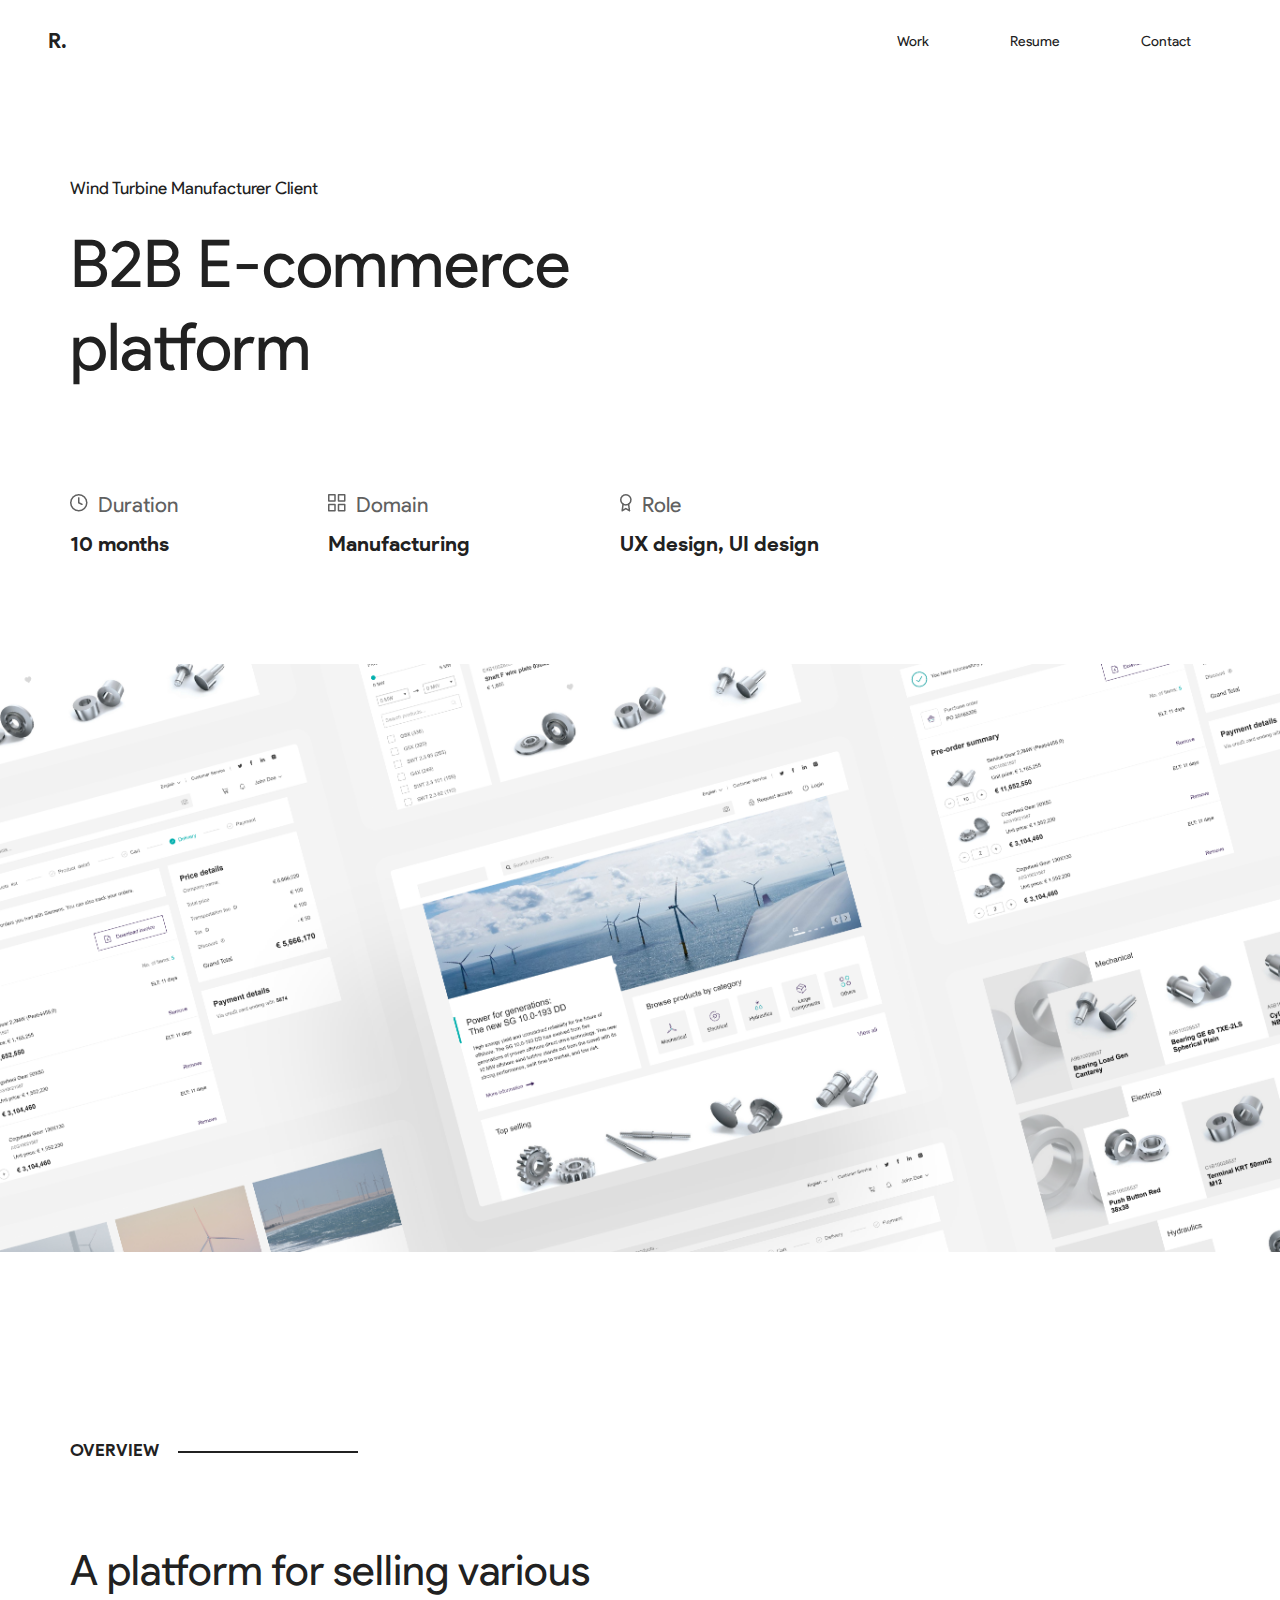
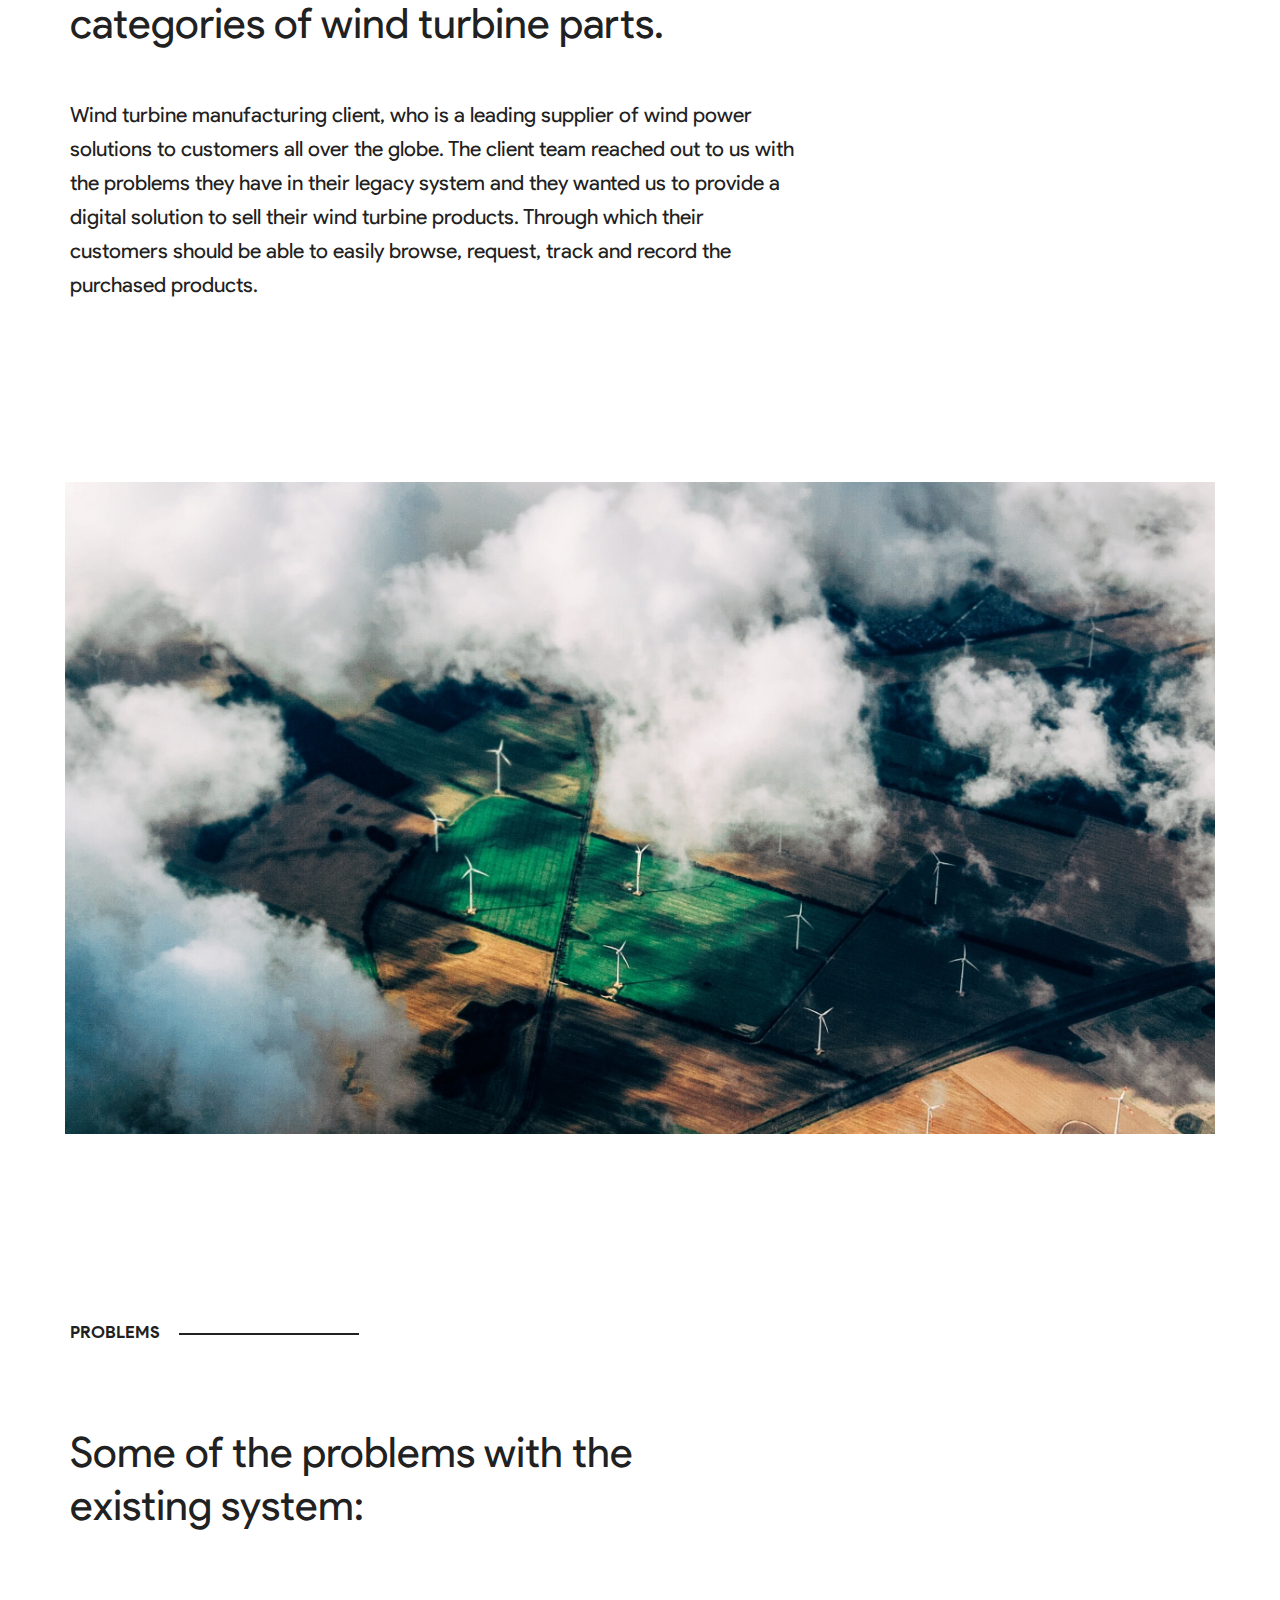
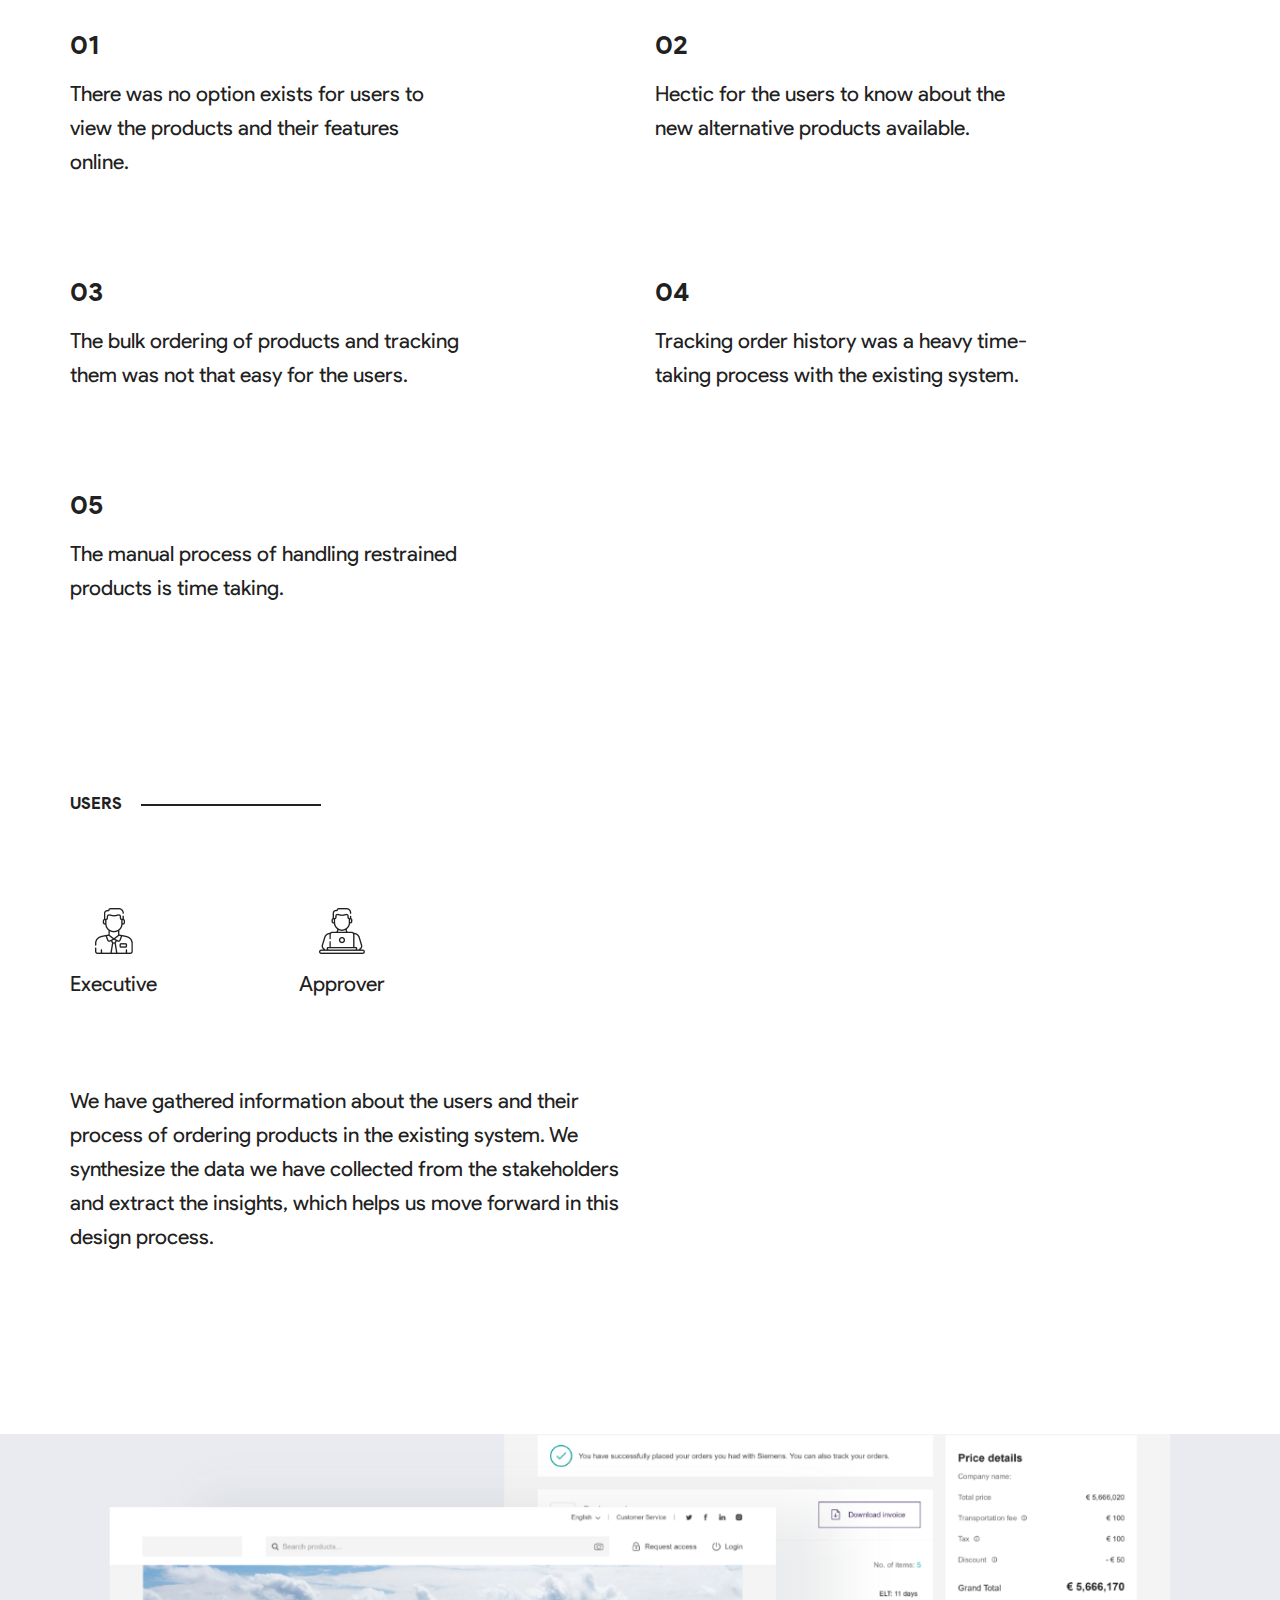
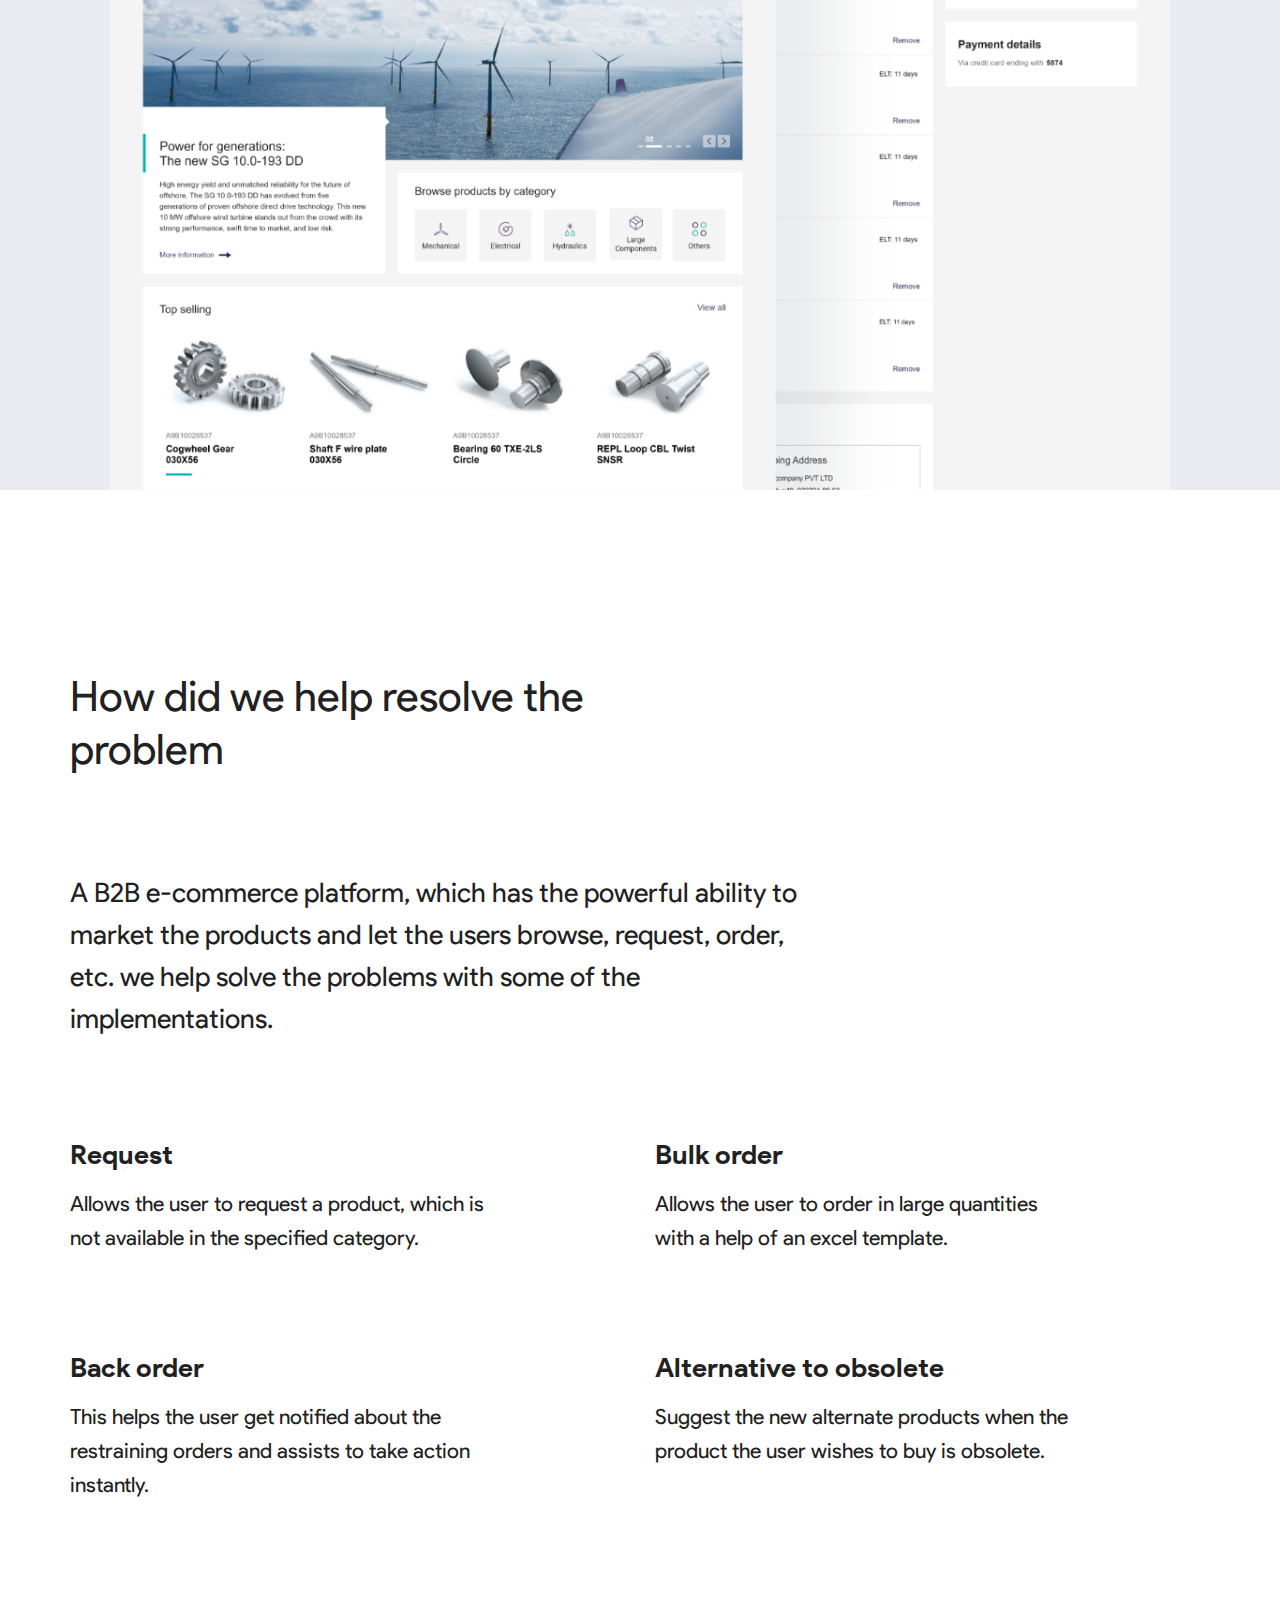
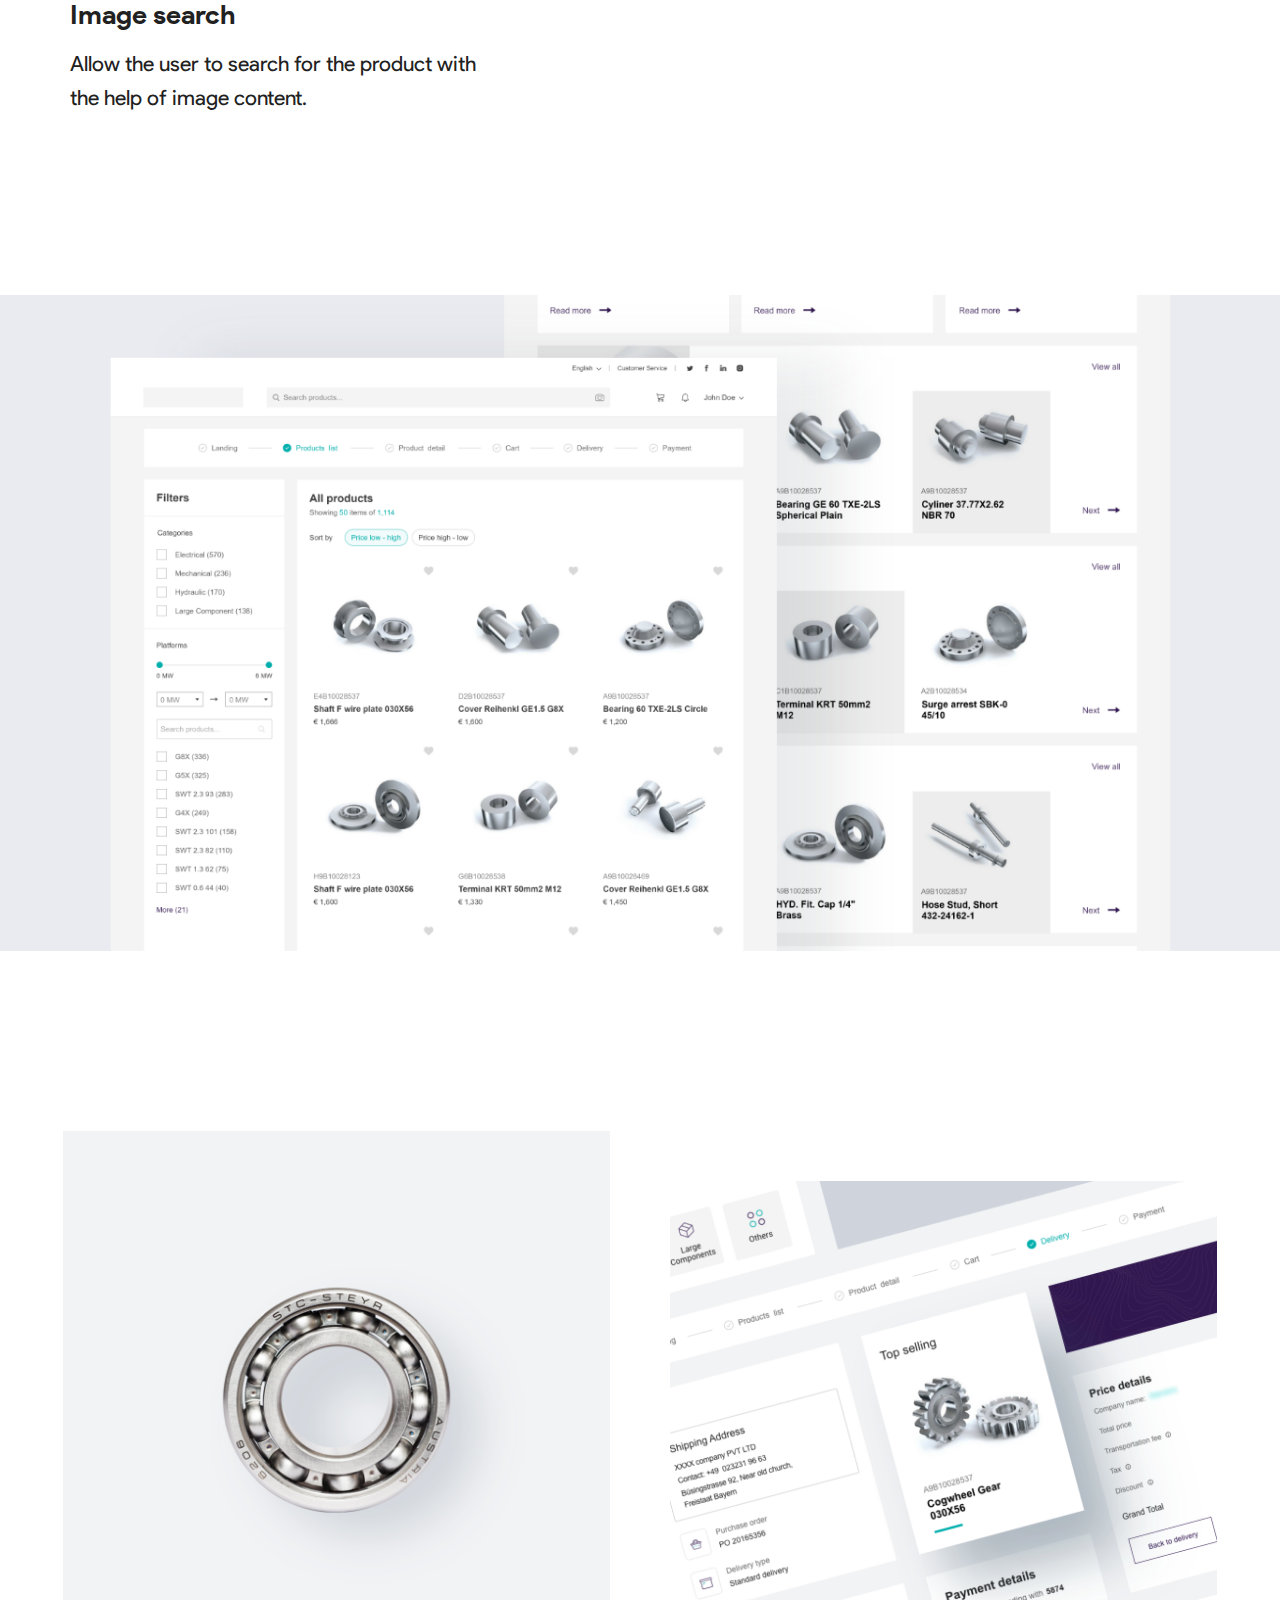
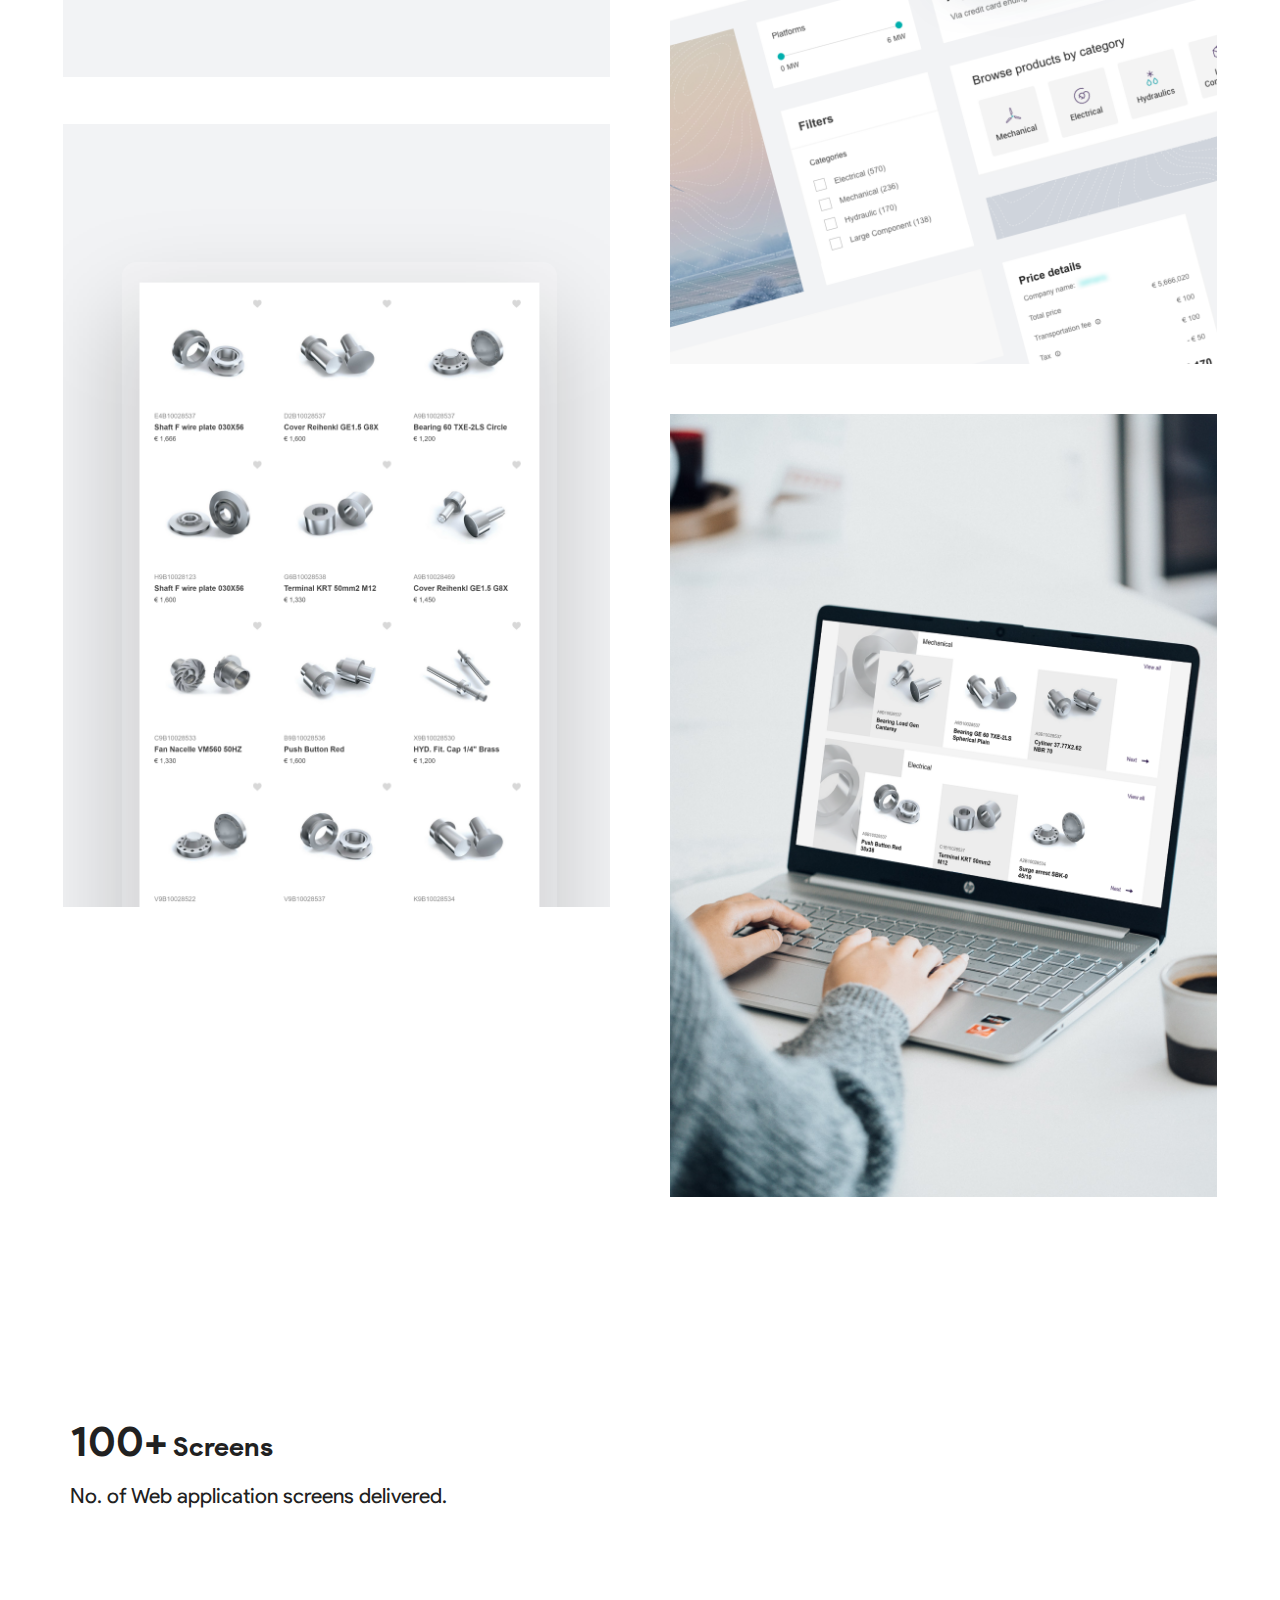
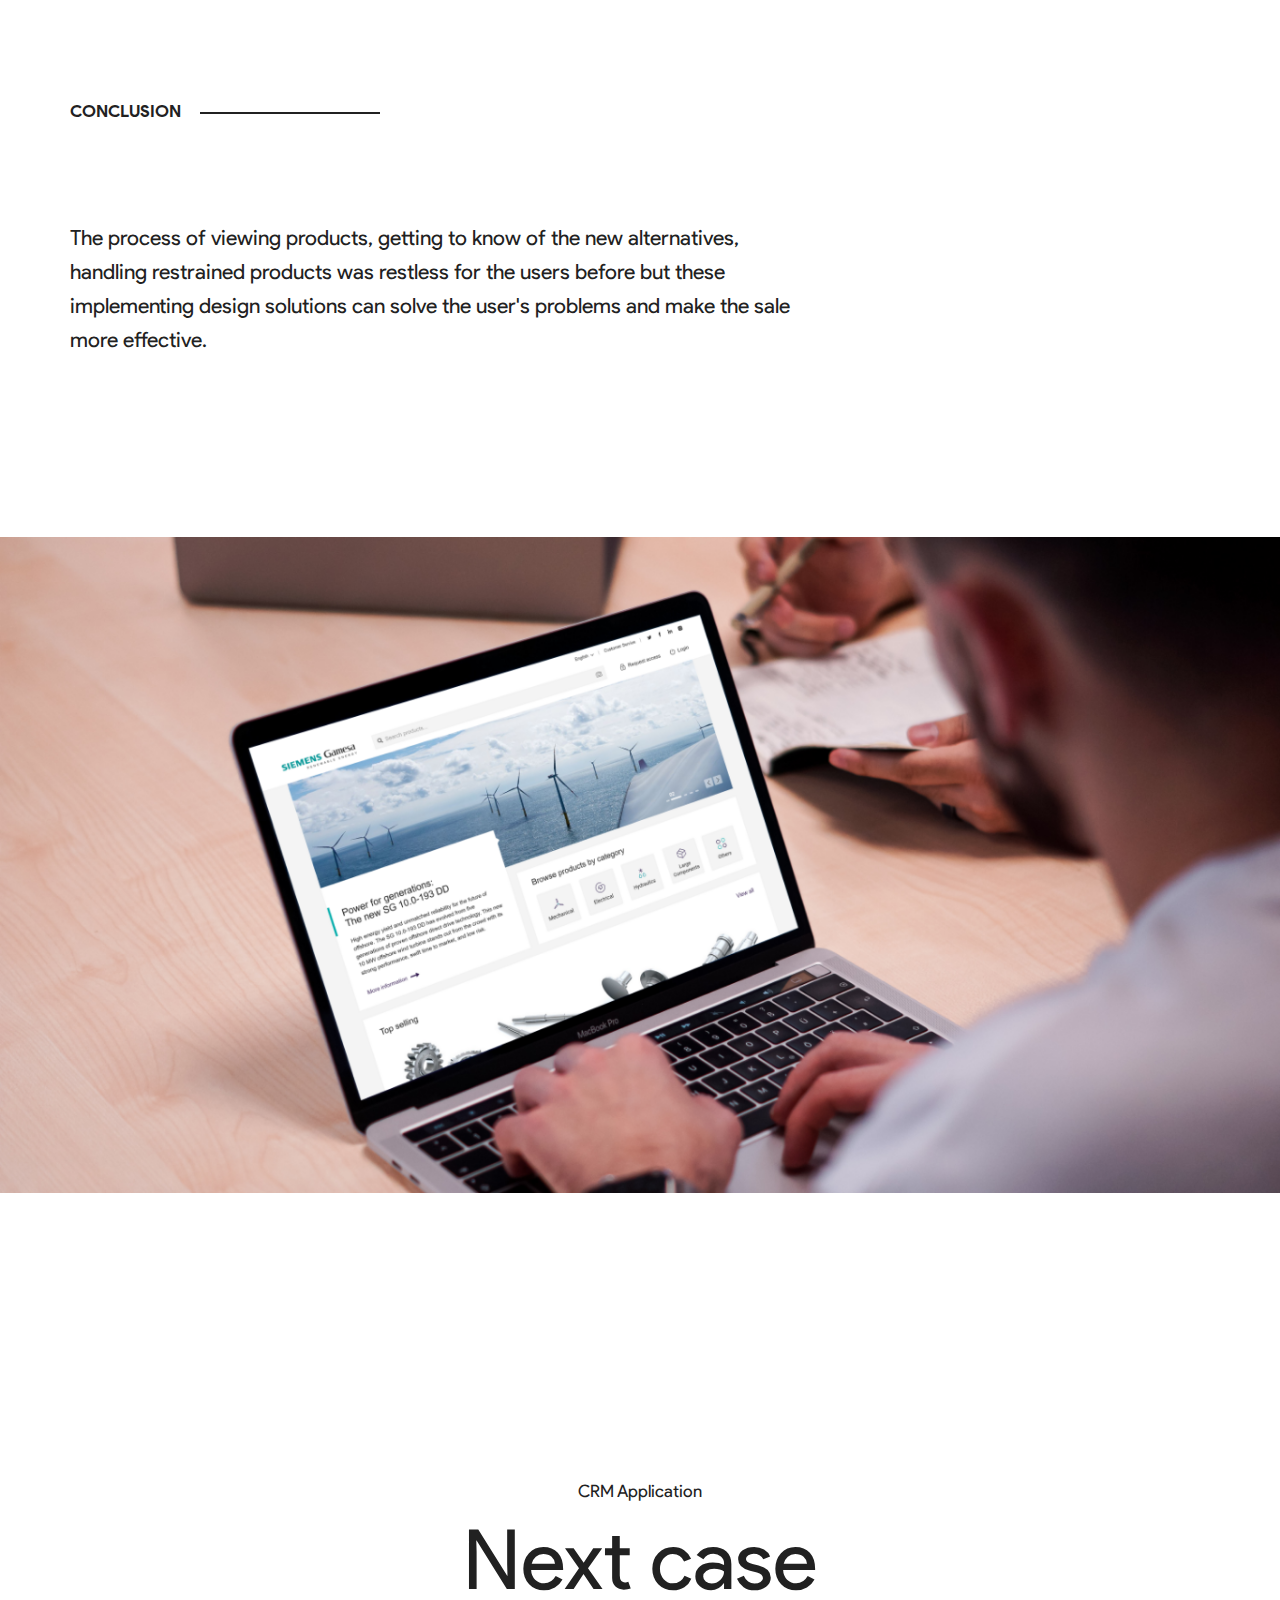
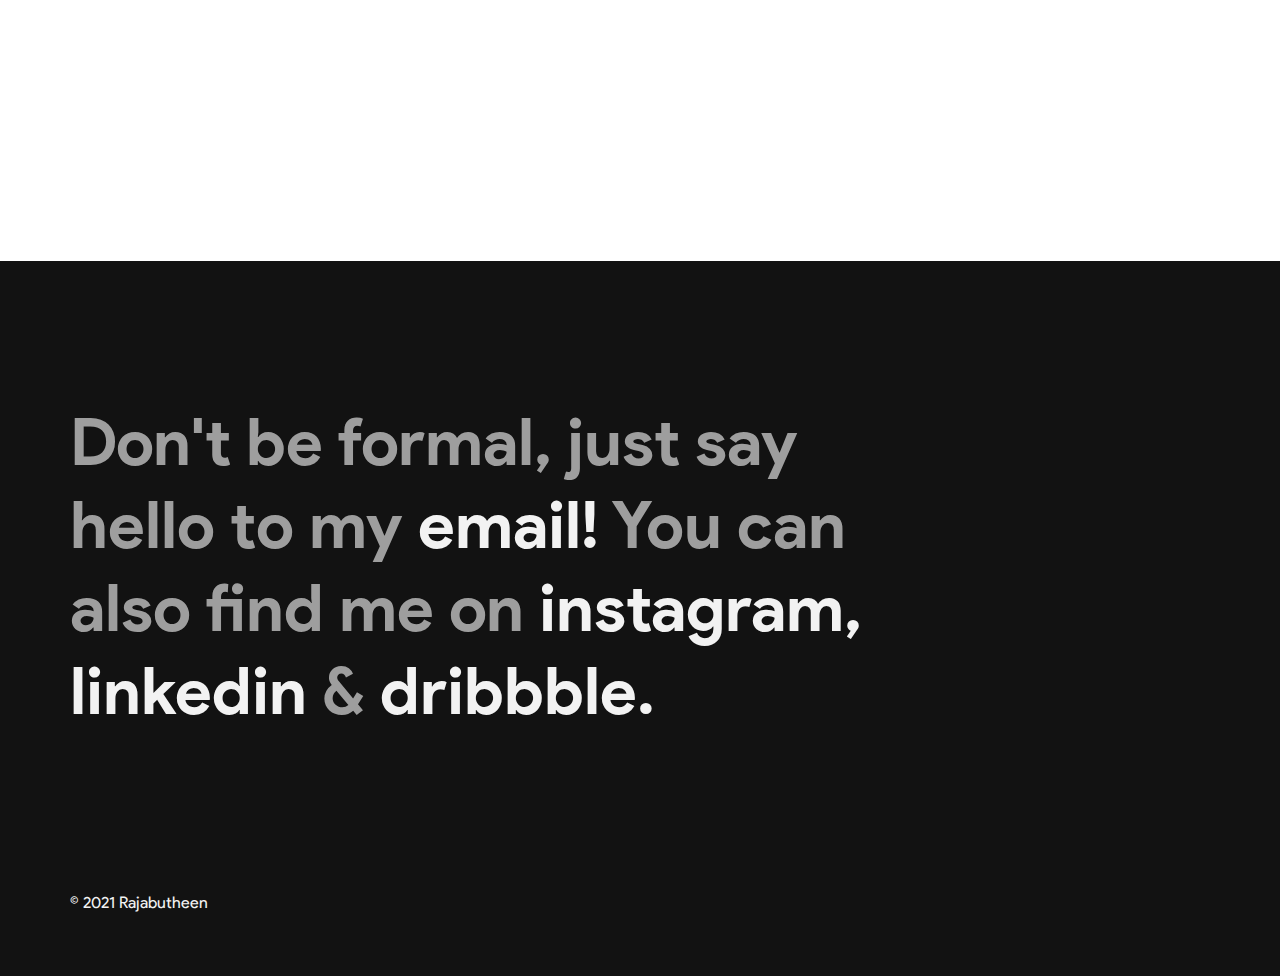
==== commit 9a2ba5b9: "link to details" ====
--- a/b2b_ecommerce.html
+++ b/b2b_ecommerce.html
@@ -358,7 +358,7 @@
 								<a href="#">Next Project&nbsp;&nbsp;&nbsp; <img src="images/right-arrow.png" alt=""></a>
 							</div> -->
 							<div class="nxt_proj_abt">
-								<p><a href="tennis_viewership_experience.html" title="">Tennis Viewership Experience</a></p>
+								<p><a href="crm_application.html" title="">CRM Application</a></p>
 								<h1>Next case</h1>
 							</div>
 						</div>			
--- a/css/style.css
+++ b/css/style.css
@@ -742,10 +742,16 @@
     padding: 60px 0 120px;
     margin: 50px;
 }
-.nxt_proj_abt p {
+.nxt_proj_abt p{
     margin: 0;
     font-size: 17px;
     line-height: 53px;
+}
+.nxt_proj_abt a, .nxt_proj_abt a:focus, .nxt_proj_abt a:hover {
+    margin: 0;
+    font-size: 17px;
+    line-height: 53px;
+    color:#212121;
 }
 /* conclusion starts */
 .conclusion_sec .overview_desc {
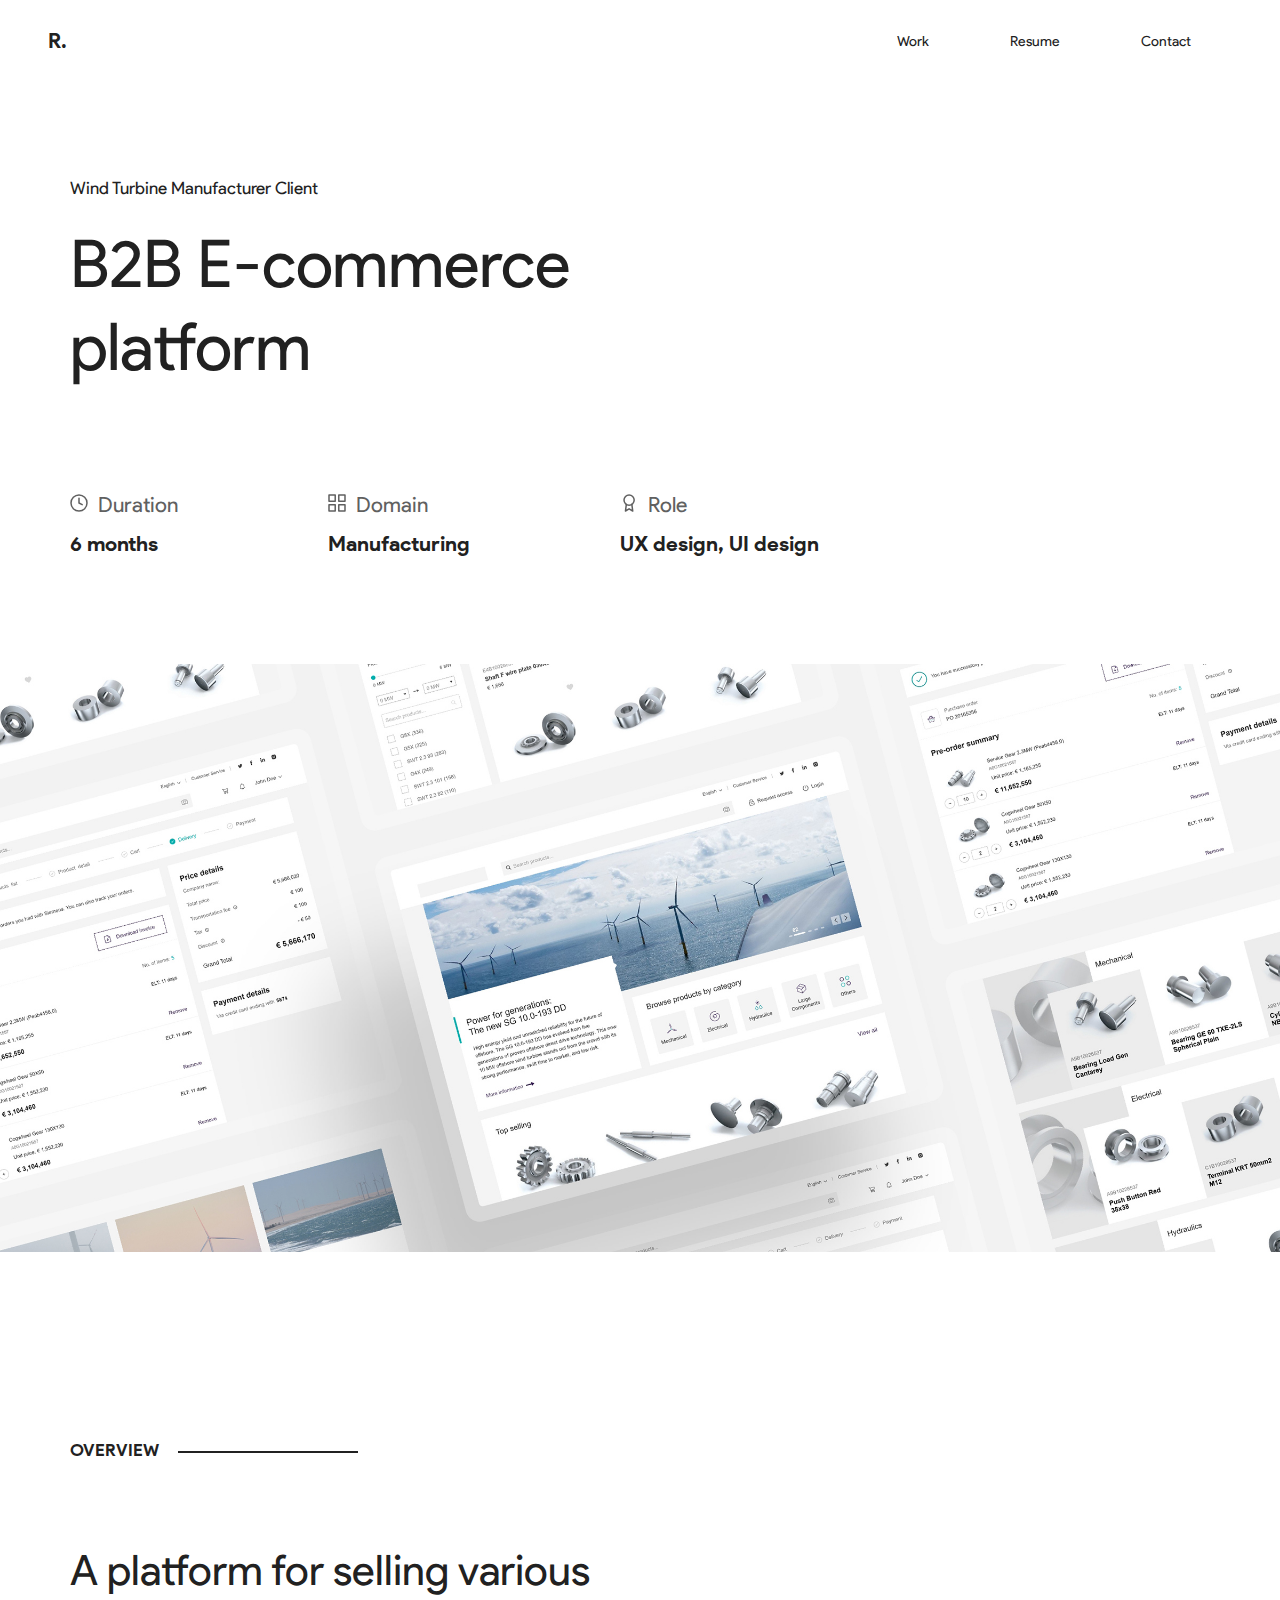
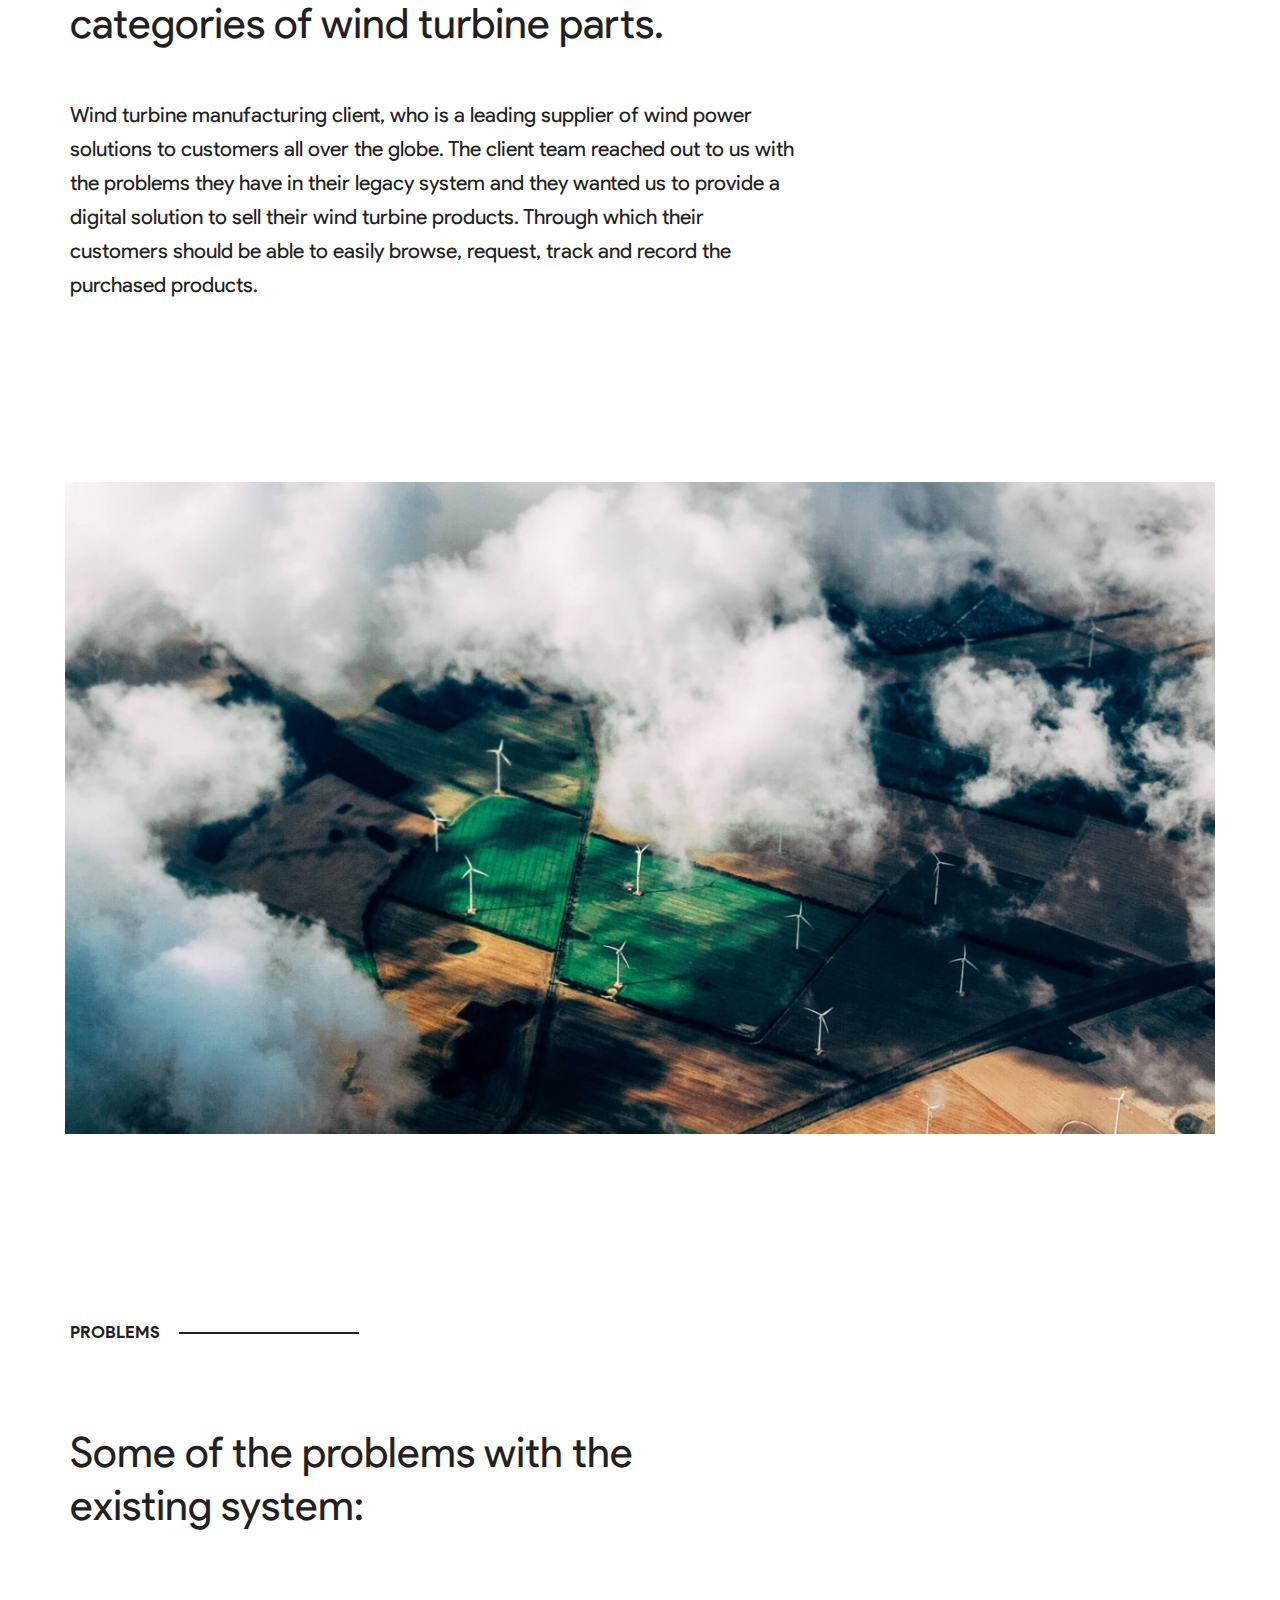
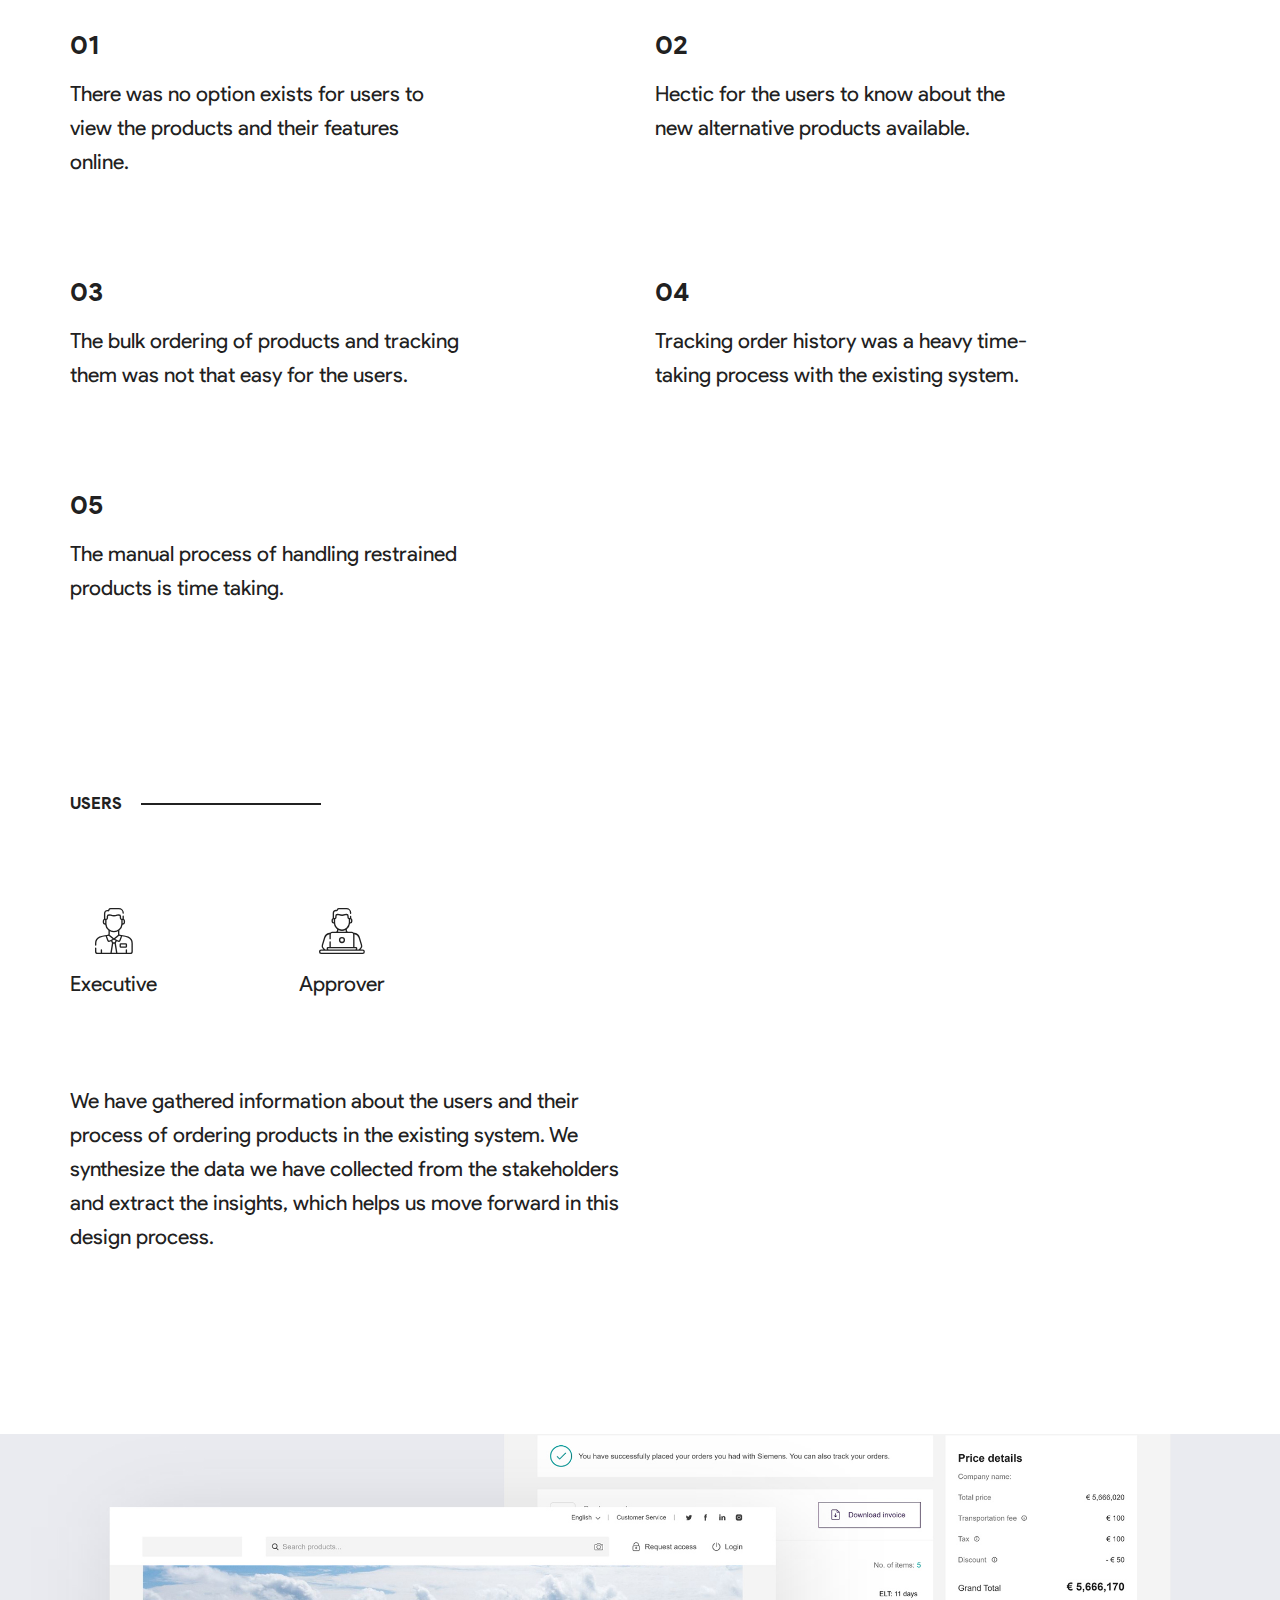
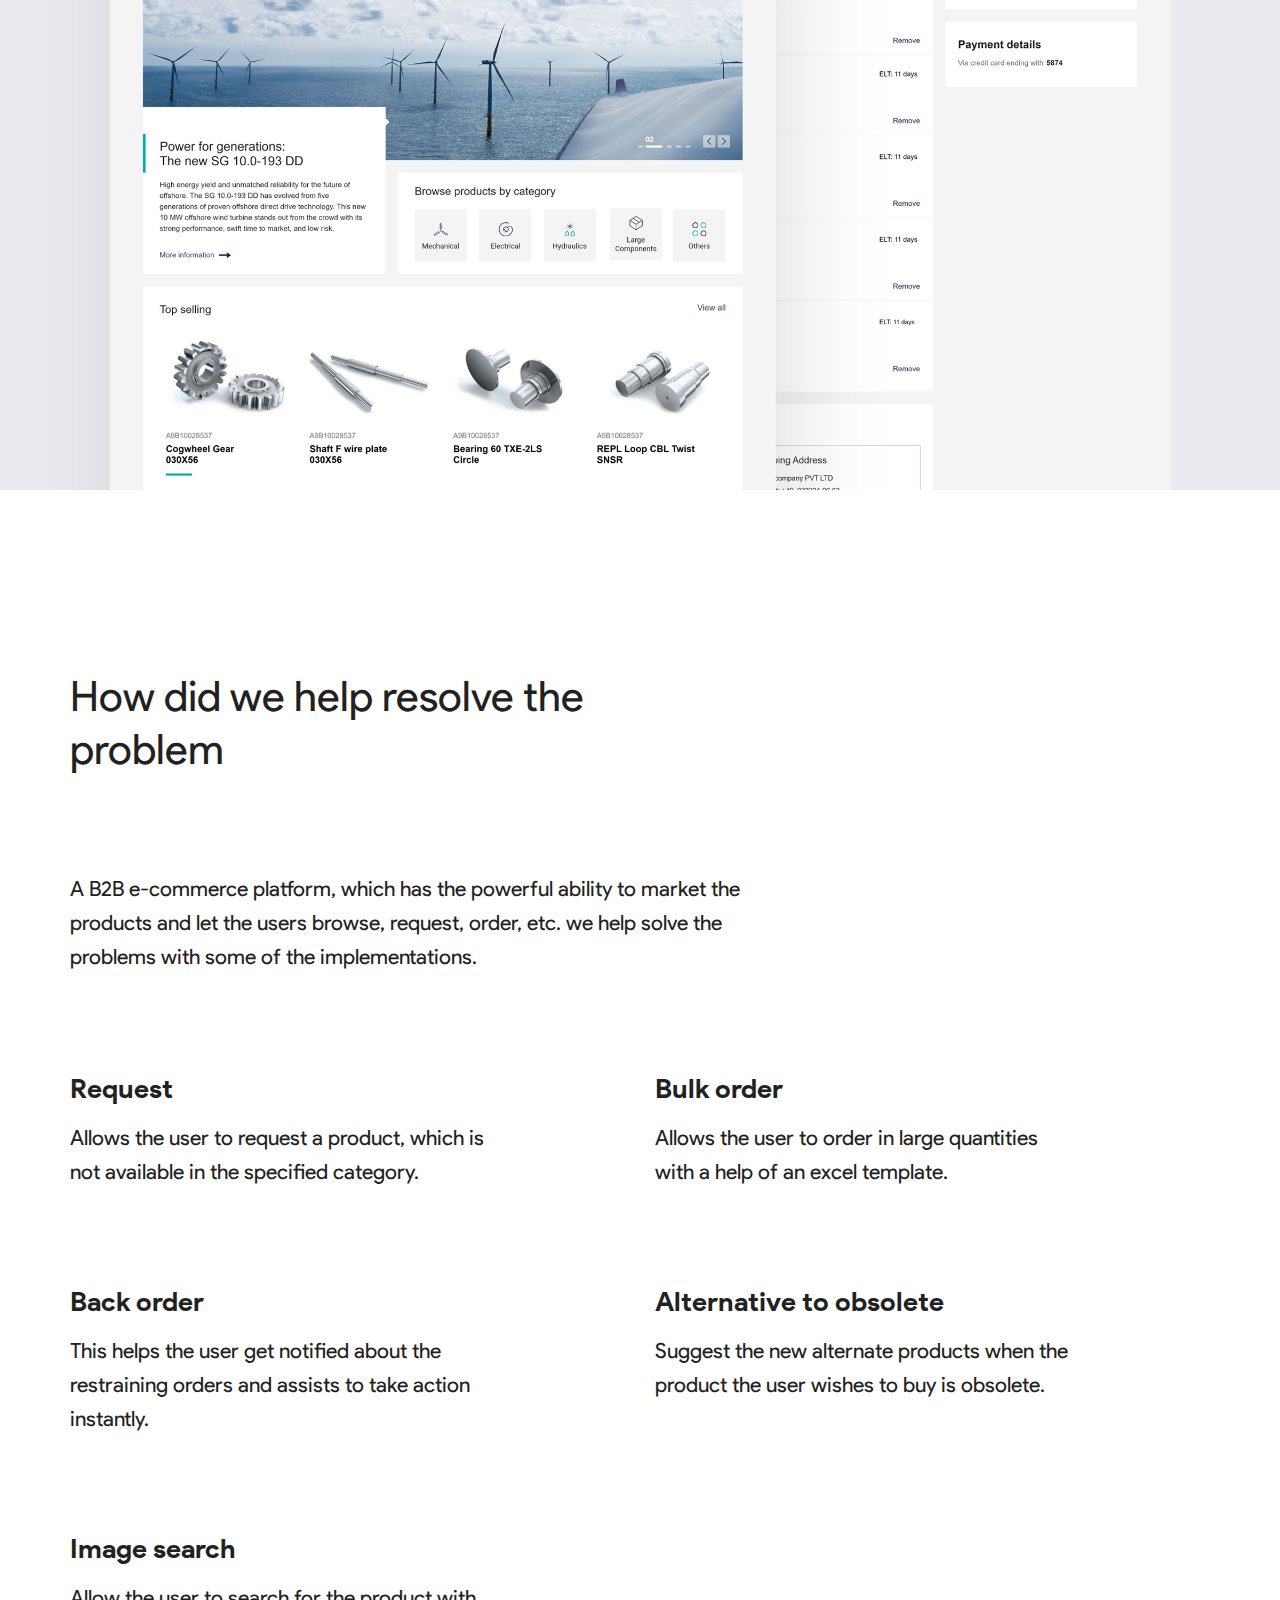
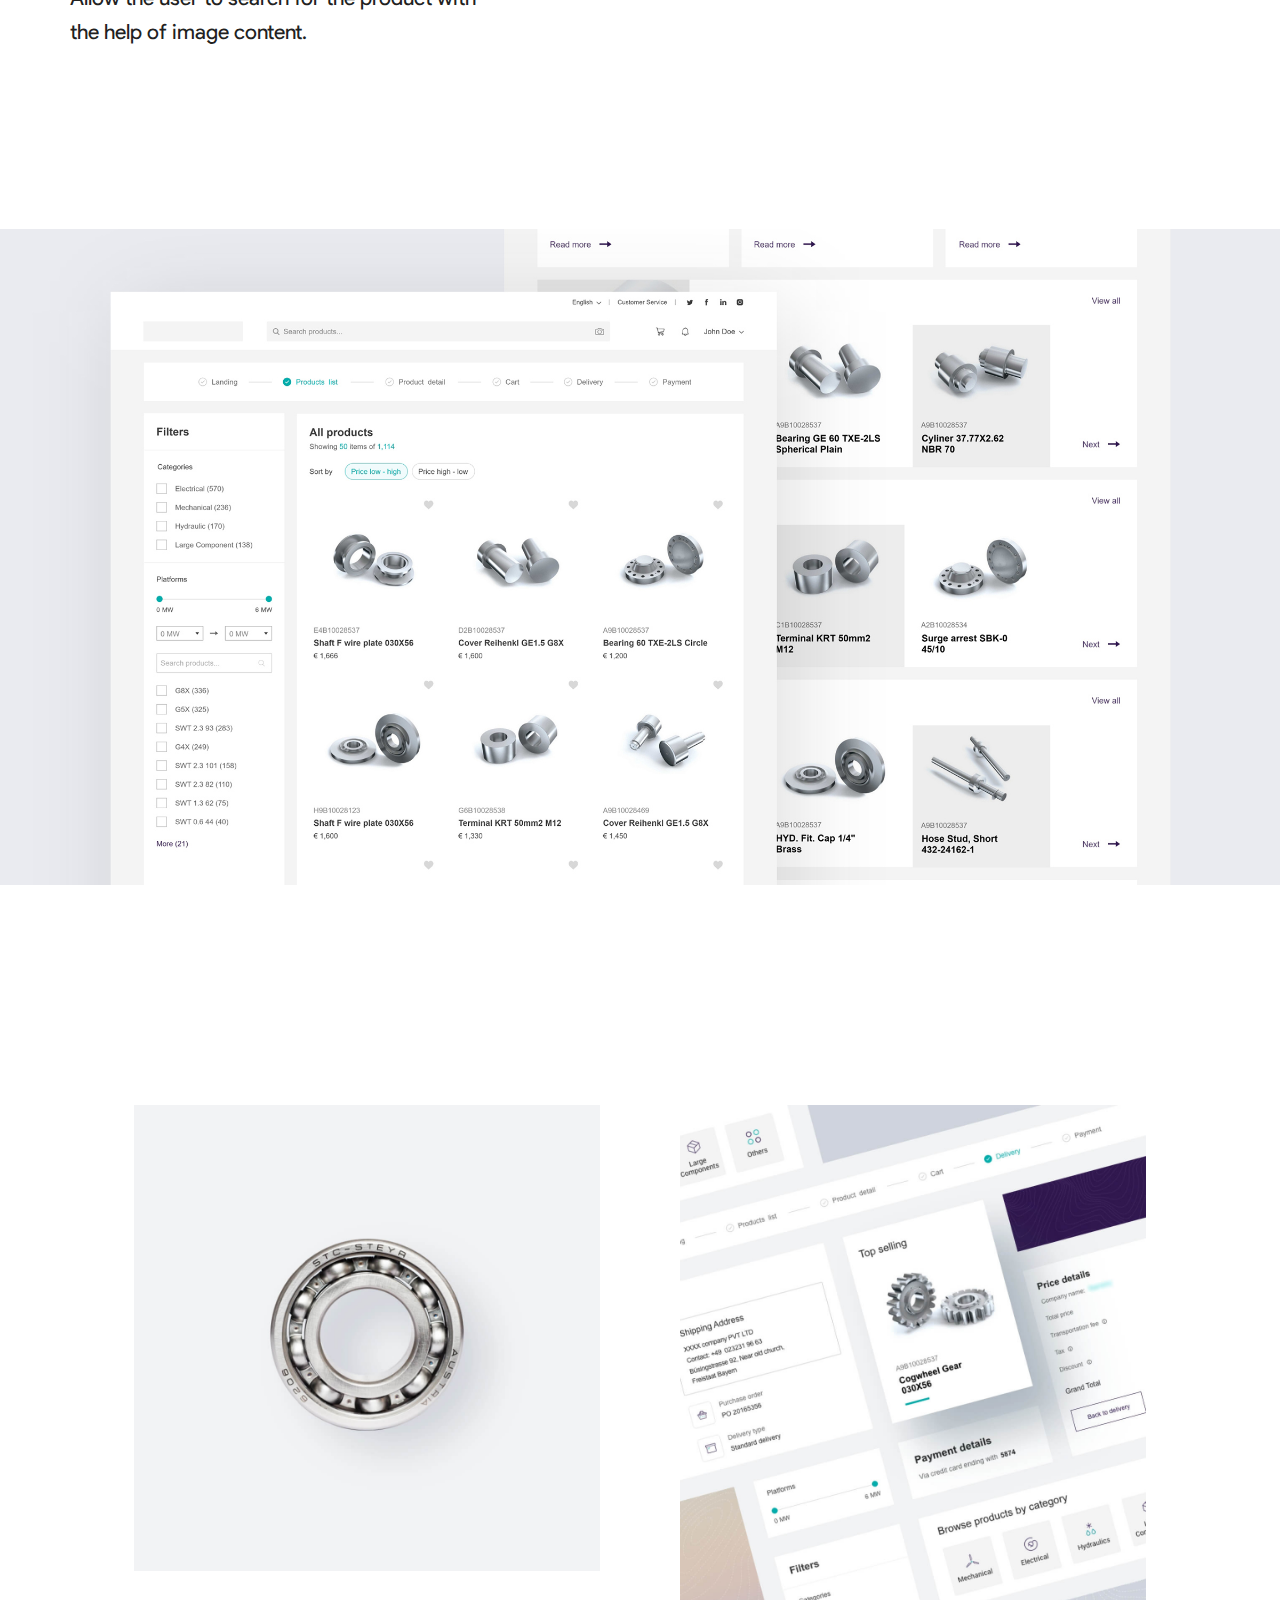
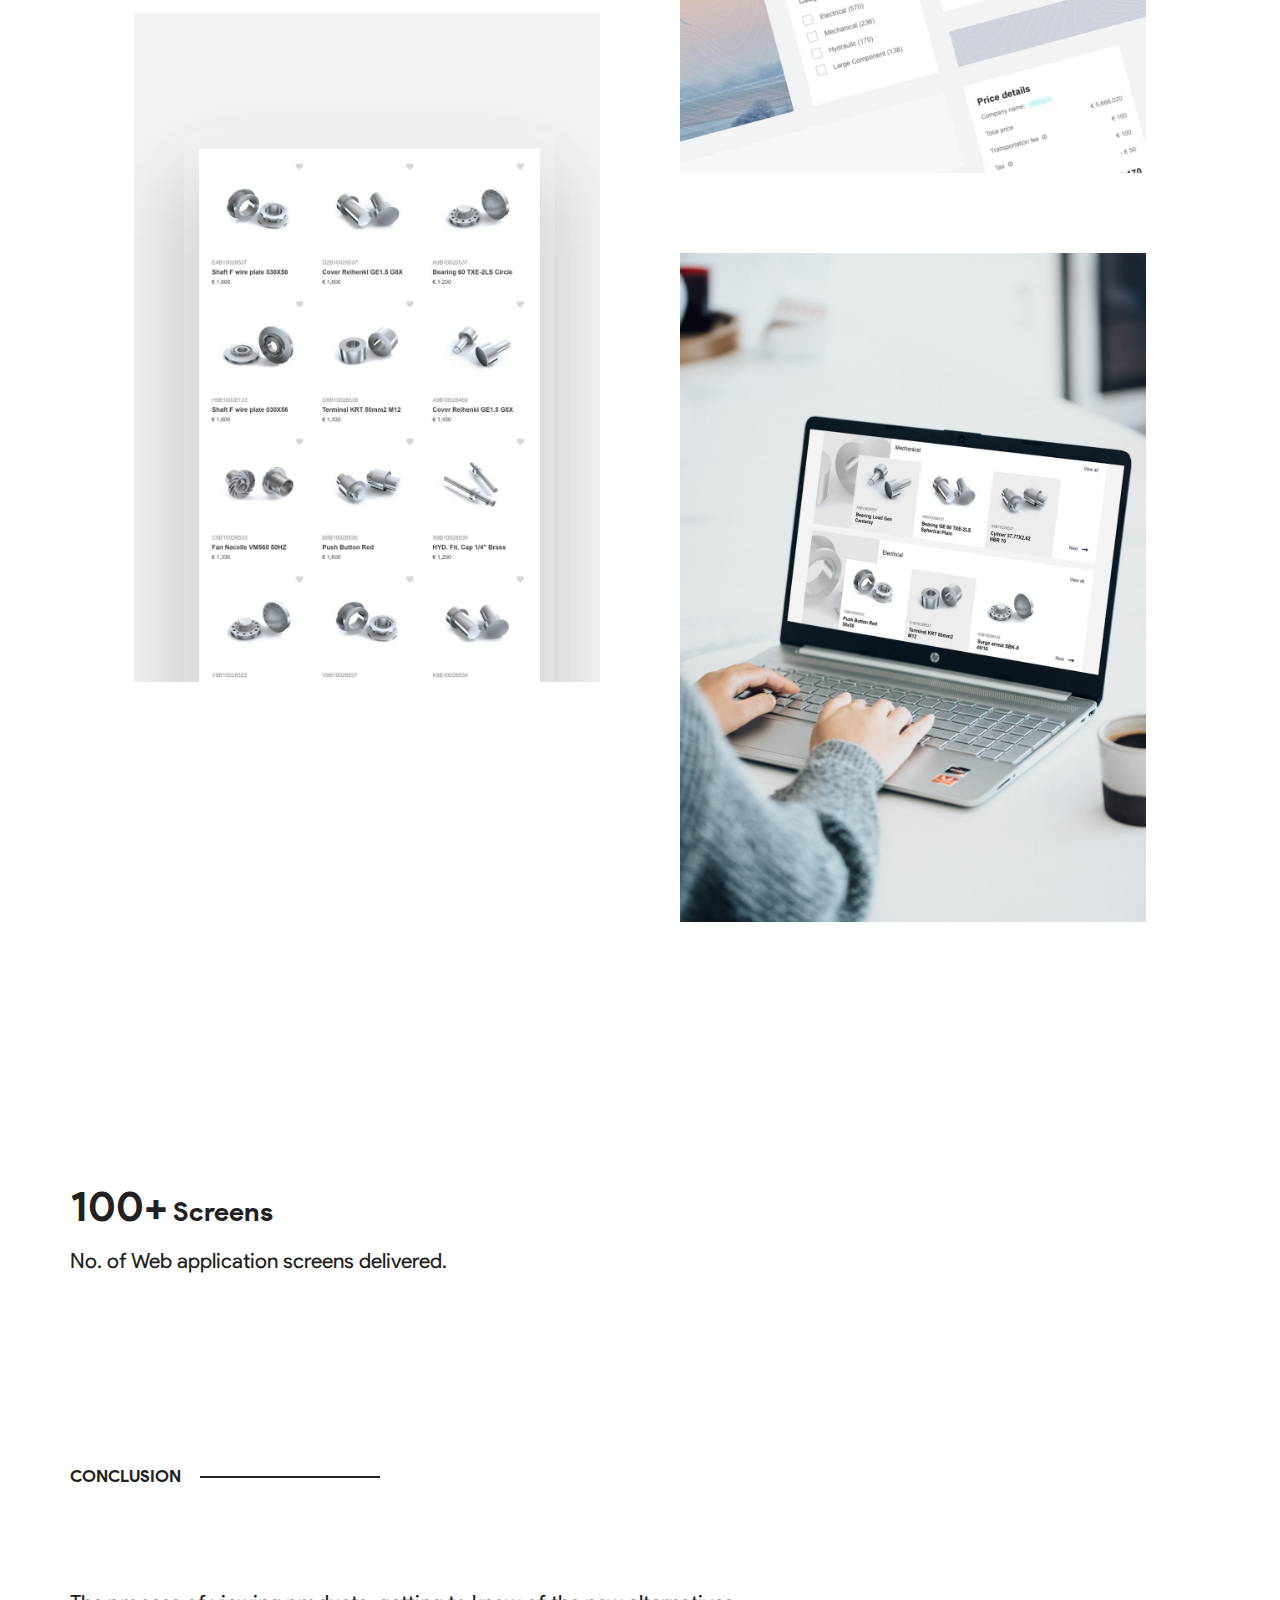
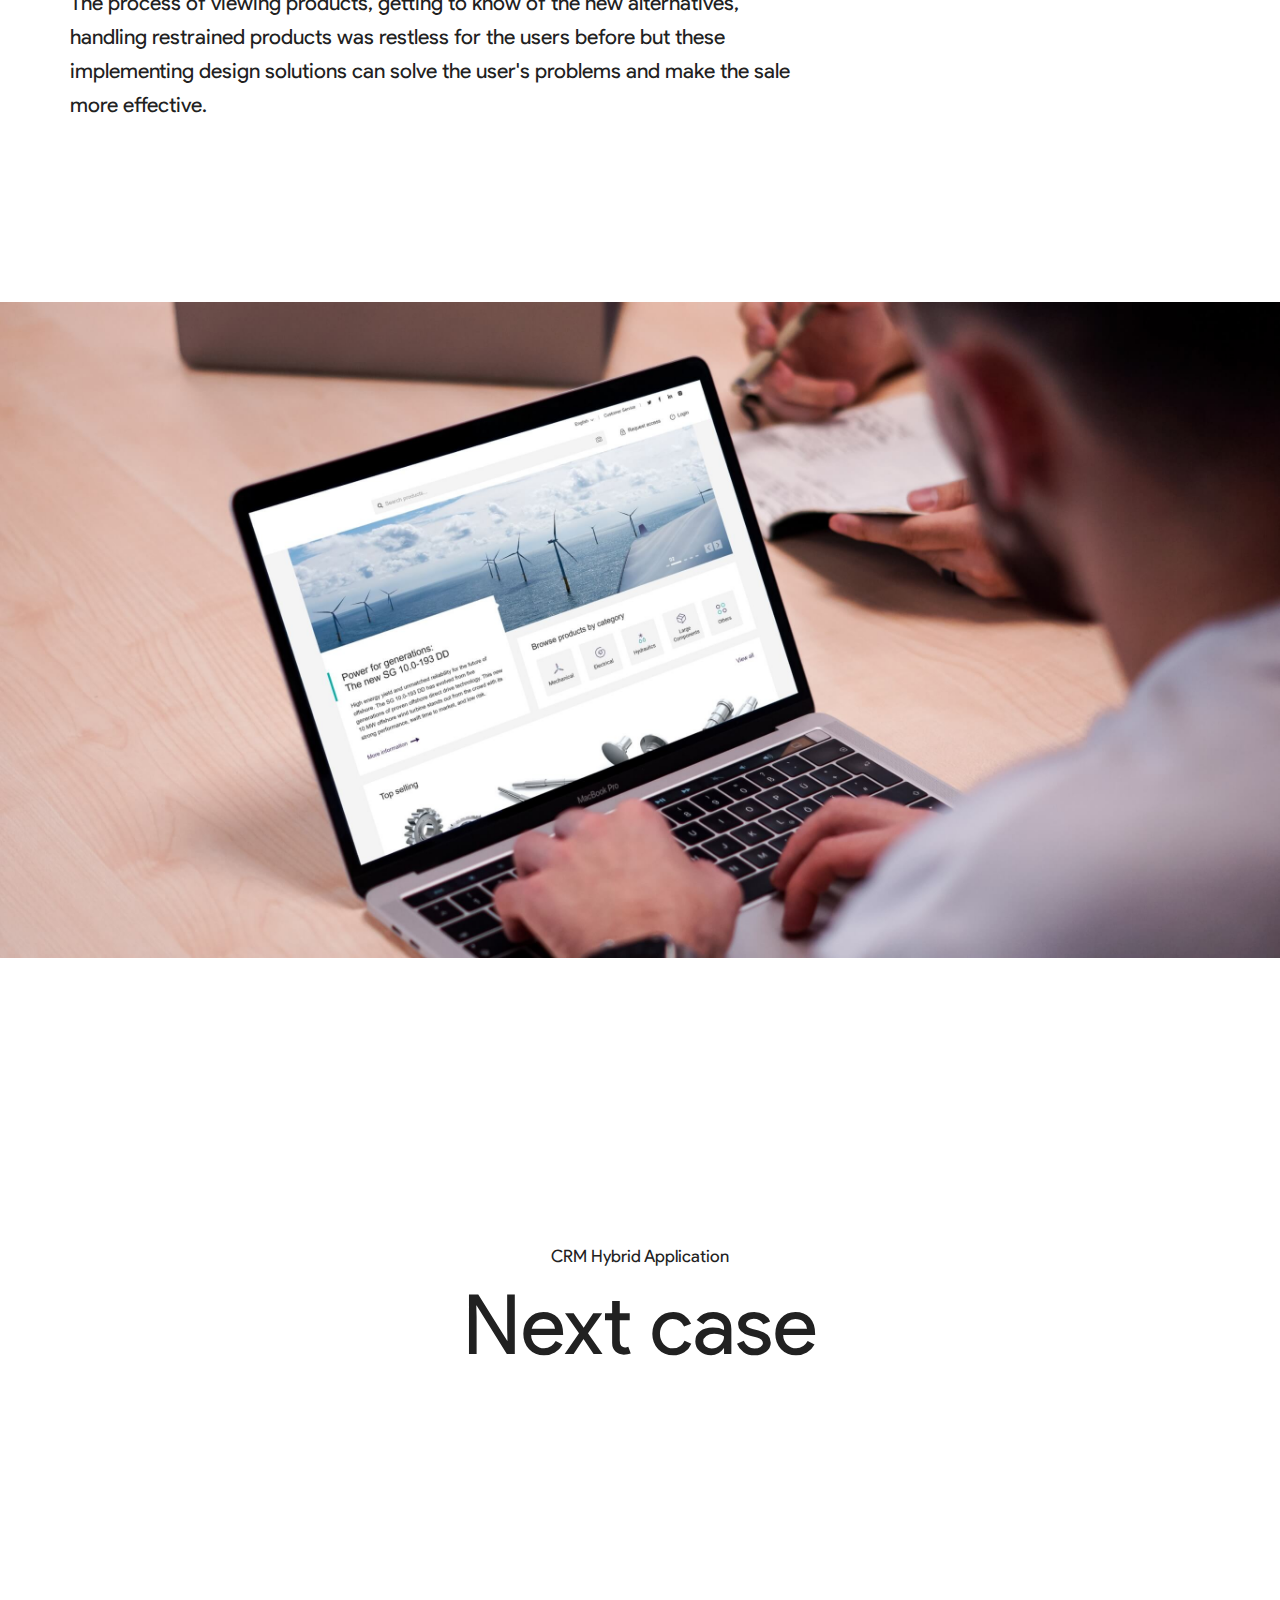
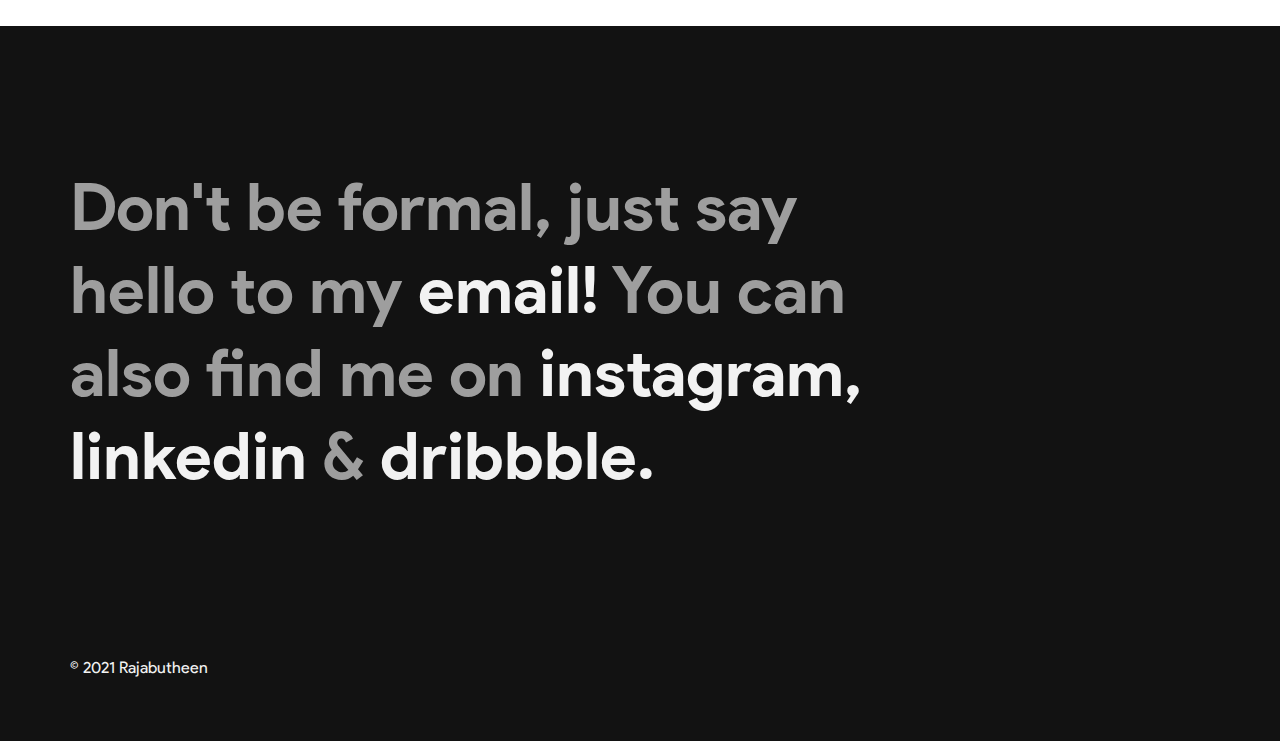
==== commit f8c53b8d: "Updated files on may 1 all files replaced" ====
--- a/b2b_ecommerce.html
+++ b/b2b_ecommerce.html
@@ -5,6 +5,7 @@
 <meta http-equiv="X-UA-Compatible" content="IE=edge">
 <meta name="viewport" content="width=device-width, initial-scale=1">
 <title>Rajabutheen - B2B E-Commerce Platform</title>
+<link rel="icon" href="images/favicon.ico" type="image/ico" sizes="16x16">
 <link href="css/bootstrap.css" rel="stylesheet">
 <link href="css/style.css" rel="stylesheet">
 <!--[if lt IE 9]>
@@ -38,7 +39,7 @@
 						</ul>
 					</div>
 					<div class="resp_menu">
-						<img src="images/hamburger.png" alt="" />
+						<img src="images/hamburger.svg" alt="" />
 					</div>
 				</div>
 			</div>
@@ -58,18 +59,18 @@
 						<div class="main_drtsec">
 							<ul>
 								<li>
-									<p><img src="images/duration.png" alt=""/>&nbsp;&nbsp;Duration</p>	
-									<h4>10 months</h4>	
+									<p><img src="images/duration.svg" alt=""/>&nbsp;&nbsp;Duration</p>	
+									<h4>6 months</h4>	
 								</li>
 								<li class="spacer"></li>	
 								<li>
-									<p><img src="images/domain.png" alt=""/>&nbsp;&nbsp;Domain</p>	
+									<p><img src="images/domain.svg" alt=""/>&nbsp;&nbsp;Domain</p>	
 									<h4>Manufacturing</h4>	
 								</li>
 								
 								<li class="spacer"></li>	
 								<li>
-									<p><img src="images/role.png" alt=""/>&nbsp;&nbsp;Role</p>	
+									<p><img src="images/role.svg" alt=""/>&nbsp;&nbsp;Role</p>	
 									<h4>UX design, UI design</h4>	
 								</li>
 							</ul>
@@ -81,7 +82,7 @@
 	</section>	
 	<section class="proj_ref">
 		<div class="main_proj_ref">
-			<img src="images/sg_one.png" alt="" />
+			<img src="images/sg_one.jpg" alt="" />
 		</div>
 	</section>
 	<section class="overview_sec spacincls padd_lft_rgt">
@@ -105,7 +106,7 @@
 	</section>
 	<section class="proj_ref_two spacincls padd_lft_rgt">
 		<div class="main_proj_ref">
-			<img src="images/sg_two.png" alt="" />
+			<img src="images/sg_two.jpg" alt="" />
 		</div>
 	</section>
 	
@@ -180,13 +181,13 @@
 								<div class="col-md-5">
 									<div class="exe_appvr_left">
 										<div class=" commn_execls exec_left">
-											<img src="images/executive.png" alt="" />
+											<img src="images/executive.svg" alt="" />
 											<div class="exec_cntnt">
 												<p>Executive</p>
 											</div>
 										</div>
 										<div class=" commn_execls exec_right">
-											<img src="images/approver.png" alt="" />
+											<img src="images/approver.svg" alt="" />
 											<div class="exec_cntnt">
 												<p>Approver</p>
 											</div>
@@ -211,7 +212,7 @@
 	</section>
 	<section class="proj_ref spacincls">
 		<div class="main_proj_ref">
-			<img src="images/sg_three.png" alt="" />
+			<img src="images/sg_three.jpg" alt="" />
 		</div>
 	</section>	
 	<section class="users_sec users_sec1 spacincls padd_lft_rgt">
@@ -274,7 +275,7 @@
 	</section>
 	<section class="proj_ref spacincls">
 		<div class="main_proj_ref">
-			<img src="images/sg_four.png" alt="" />
+			<img src="images/sg_four.jpg" alt="" />
 		</div>
 	</section>	
 	<section class="moreinfo_sec spacincls padd_lft_rgt">
@@ -283,16 +284,16 @@
 				<div class="co-md-12">
 					<div class="moreinfo_inner">
 						<div class="moreinfo_one moreinfocom">
-							<img src="images/sg_five.png" alt="" />
+							<img src="images/sg_five.jpg" alt="" />
 						</div>
 						<div class="moreinfo_two moreinfocom">
-							<img src="images/sg_six.png" alt="" />
+							<img src="images/sg_six.jpg" alt="" />
 						</div>
 						<div class="moreinfo_three moreinfocom">
-							<img src="images/sg_seven.png" alt="" />
+							<img src="images/sg_seven.jpg" alt="" />
 						</div>
 						<div class="moreinfo_four moreinfocom">
-							<img src="images/sg_eight.png" alt="" />
+							<img src="images/sg_eight.jpg" alt="" />
 						</div>
 					</div>
 				</div>
@@ -345,7 +346,7 @@
 	</section>
 	<section class="proj_ref spacincls">
 		<div class="main_proj_ref">
-			<img src="images/sg_nine.png" alt="" />
+			<img src="images/sg_nine.jpg" alt="" />
 		</div>
 	</section>
 	<section class="nxt_proj_sec spacincls padd_lft_rgt">
@@ -358,8 +359,8 @@
 								<a href="#">Next Project&nbsp;&nbsp;&nbsp; <img src="images/right-arrow.png" alt=""></a>
 							</div> -->
 							<div class="nxt_proj_abt">
-								<p><a href="crm_application.html" title="">CRM Application</a></p>
-								<h1>Next case</h1>
+								<p><a href="crm_application.html" title="">CRM Hybrid Application</a></p>
+								<h1><a href="crm_application.html" title="">Next case</a></h1>
 							</div>
 						</div>			
 					</div>
@@ -388,7 +389,7 @@
 			<section class="menu_open_wrap">
 				<div class="menu_open_img">
 					<a href="javascript:;" title="">
-						<img src="images/hamburger.png" alt="" title=""/>
+						<img src="images/hamburger.svg" alt="" title=""/>
 					</a>	
 				</div>
 			</section>
@@ -396,7 +397,7 @@
 				<div class="menu_close_wrap">
 					<div class="close_img">
 						<a href="javascript:;" title="">
-							<img src="images/close.svg" alt="" title=""/>
+							<img src="images/mob_close.svg" alt="" title=""/>
 						</a>	
 					</div>
 				</div>
@@ -406,19 +407,23 @@
 					</div>
 					<div class="menu_inner_items">
 						<div class="menu_item">
-							<h1>
-								<span class="menu_item_num">01</span> <a href="index.html#worksection" class="menulink">Work <span class="menu_arrow"><img src="images/arrow.png" alt="" title=""/></span></a>
-							</h1>
-							<h1>
-								<span class="menu_item_num">02</span> 
-								<!-- <a href="" class="menulink">Playground <span class="menu_arrow"><img src="images/arrow.png" alt="" title=""/></span></a> -->
-								<a href="asset/Rajab_Resume.pdf" class="menulink" target="_blank">Resume <span class="menu_arrow"><img src="images/arrow.png" alt="" title=""/></span></a>
-							</h1>
-							<h1>
-								<span class="menu_item_num">03</span> <a href="#footer" class="menulink closemenu">Contact <span class="menu_arrow"><img src="images/arrow.png" alt="" title=""/></span></a>
-							</h1>
 							
-						</div>
+                            <h1>
+                                <span class="menu_item_num">01</span> <a href="index.html#worksection" class="menulink">Home<span class="menu_arrow"><img src="images/arrow.svg" alt="" title=""></span></a>
+                            </h1>
+                            <h1>
+                                <span class="menu_item_num">02</span> <a href="index.html#worksection" class="menulink">Work <span class="menu_arrow"><img src="images/arrow.svg" alt="" title=""></span></a>
+                            </h1>
+                            <h1>
+                                <span class="menu_item_num">03</span> 
+                                <!-- <a href="" class="menulink">Playground <span class="menu_arrow"><img src="images/arrow.png" alt="" title=""/></span></a> -->
+                                <a href="asset/Rajab_Resume.pdf" class="menulink" target="_blank">Resume <span class="menu_arrow"><img src="images/arrow.svg" alt="" title=""></span></a>
+                            </h1>
+                            <h1>
+                                <span class="menu_item_num">04</span> <a href="#footer" class="menulink closemenu">Contact <span class="menu_arrow"><img src="images/arrow.svg" alt="" title=""></span></a>
+                            </h1>
+                            
+                        </div>
 						<div class="social_item">
 							<ul>
 								<li>
@@ -440,22 +445,22 @@
 							<ul>
 								<li>
 									<a href="https://www.linkedin.com/in/rajabutheen/" class="socl_link" target="_blank">
-										<img src="images/linkedin.png"alt="LinkedIn" title="" />
+										<img src="images/linkedin.svg"alt="LinkedIn" title="" />
 									</a> 
 								</li>
 								<li>
 									<a href="https://www.instagram.com/ui_garage/" class="socl_link" target="_blank">
-										<img src="images/insta.png"alt="Instagram" title="" />
+										<img src="images/insta.svg"alt="Instagram" title="" />
 									</a> 
 								</li>
 								<li>
 									<a href="https://www.behance.net/rajabutheen" class="socl_link" target="_blank">
-										<img src="images/behance.png"alt="Behance" title="" />
+										<img src="images/behance.svg"alt="Behance" title="" />
 									</a> 
 								</li>
 								<li>
 									<a href="https://dribbble.com/Rajabutheen" class="socl_link" target="_blank">
-										<img src="images/dribbble.png"alt="Dribbble" title="" />
+										<img src="images/dribbble.svg"alt="Dribbble" title="" />
 									</a> 
 								</li>
 								
--- a/css/style.css
+++ b/css/style.css
@@ -122,7 +122,7 @@
     transition-duration: 0.5s;
 }
 .email_identy {
-    padding: 32px 50px 32px 104px;
+    padding: 32px 61px;
     background: #F6F6F6;
     position: absolute;
     bottom: 0;
@@ -131,6 +131,7 @@
 .email_identy p {
     font-size: 21px;
     line-height: 24px;
+    margin: 0;
 }
 .email_identy p span{
 	color:#9E9E9E;
@@ -213,7 +214,7 @@
 .name_wrap h3 {
     margin: 10px 0;
     font-size: 21px;
-    line-height: 25px;
+    line-height: 34px;
 }
 .desc_wrap h2 {
     font-size: 42px;
@@ -234,7 +235,7 @@
 .project_type a {
     text-decoration:none;
     outline:0;
-    color:#212121;
+    color:#666666;
 }
 .head_wrap p {
     font-size: 17px;
@@ -269,9 +270,10 @@
     font-family: Productsans-Bold;
 }
 .project_type {
-    font-size: 27px;
+    font-size: 17px;
     line-height: 34px;
     margin: 0;
+    color: #666666;
 }
 
 .project_platform {
@@ -286,11 +288,14 @@
 	margin-bottom: 32px;
 }
 .readmore_cta, .readmore_cta:focus, .readmore_cta:hover {
-    font-size: 17px;
-    line-height: 17px;
+    font-size: 21px;
+    line-height: 21px;
 	text-decoration:underline;
 	color:#212121;
 	outline:0;
+}
+.readmore_cta img{
+    padding-left: 10px;
 }
 .project_item {
     display: flex;
@@ -304,7 +309,25 @@
 .project_img_sec {
     width: 50%;
     text-align: center;
-}
+    /*overflow: hidden;*/
+}
+.project_img_sec img {
+    width: 80%;
+}
+/*.img_zoom{
+overflow: hidden;
+}
+.img_zoom img{
+    transition: transform .5s ease;
+}
+.img_zoom img:hover{
+    transform: scale(1.1) rotate(2deg) ;
+}*/
+
+/*.aln_midl{
+    width: 90%;
+    margin: 0 auto;
+}*/
 .project_even{
 	text-align: left;
 }
@@ -324,7 +347,7 @@
 .swipe_wrap_sec:before {
     content: '';
     position: absolute;
-    background: url('../images/commas.png') no-repeat;
+    background: url('../images/commas.svg') no-repeat;
     width: 56px;
     height: 56px;
     left: -12%;
@@ -405,7 +428,7 @@
     line-height: 24px;
 }
 .swiper-button-next:after{
-	 background: url(../images/right.png) center no-repeat;
+	 background: url(../images/right.svg) center no-repeat;
     background-size: cover;
     content: '';
     position: absolute;
@@ -413,7 +436,7 @@
     width: 45px;
 }
 .swiper-button-prev:after {    
-    background: url(../images/left.png) center no-repeat;
+    background: url(../images/left.svg) center no-repeat;
     background-size: cover;
     content: '';
     position: absolute;
@@ -621,8 +644,8 @@
     line-height: 34px;
 }
 .users_inner  .overview_desc p {
-	font-size: 27px;
-    line-height: 42px;
+	/*font-size: 27px;
+    line-height: 42px;*/
 }
 .proj_ref_two {
     width: 95%;
@@ -694,7 +717,7 @@
 .moreinfo_inner {
     display: flex;
     flex-wrap: wrap;
-    width: 100%;
+    width: 90%;
     margin:  0 auto;
 }
 .moreinfocom {
@@ -702,17 +725,18 @@
 	text-align:center;
 }
 .moreinfocom img {
-    width: 90%;
+    width: 100%;
+    padding: 40px;
 }
 .moreinfo_two, .moreinfo_four {
    /*  padding-top: 50px; */
-    margin-top: 50px;
+    /*margin-top: 50px;*/
 }
 .moreinfo_three {
     margin-top: -240px;
 }
 .rg_moreinfo .moreinfo_three {
-    margin-top: 0px;
+    /*margin-top: 0px;*/
 }
 .passion_inner h1 {
     font-size: 66px;
@@ -752,6 +776,14 @@
     font-size: 17px;
     line-height: 53px;
     color:#212121;
+    text-decoration: none;
+}
+.nxt_proj_abt h1 a, .nxt_proj_abt h1 a:focus, .nxt_proj_abt h1 a:hover {
+    margin: 0;
+    font-size: 83px;
+    line-height: 83px;
+    color: #212121;
+    text-decoration: none;
 }
 /* conclusion starts */
 .conclusion_sec .overview_desc {
@@ -787,9 +819,9 @@
 	.project_img_sec img {
 		width: 90%;
 	}
-	.moreinfocom img {
+	/*.moreinfocom img {
 		width: 90%;
-	}
+	}*/
 	.project_item_desc_even {
 		/*width: 100%;
 		margin: 0 auto;*/
@@ -831,6 +863,9 @@
 	}
     .overview_desc p{
         width: 80%;
+    }
+    .moreinfo_inner {
+    width: 100%;
     }
 }
 @media (max-width: 991px){
@@ -896,8 +931,8 @@
         padding-top: 42px;
     }
     .desc_wrap h2{
-        font-size:34px;
-        line-height:53px;
+        font-size:27px;
+        line-height:42px;
     }
     .readmore_cta, .readmore_cta:focus{
        font-size:21px;
@@ -951,7 +986,7 @@
 	.project_item {
 		flex-flow: row wrap;
 		margin-top: 0;
-        padding-top:56px;
+        padding-top:64px;
 	}
 	.project_item_desc {
 		width: 100%;
@@ -1089,8 +1124,8 @@
 		padding-right: 8px;
 	} */
 	.projects_sampline h1 {
-		font-size: 34px;
-		line-height: 53px;
+		font-size: 27px;
+		line-height: 42px;
 	}
 	.social_item{
 		display:none;
@@ -1149,6 +1184,10 @@
     .con_space .head_wrap{
         padding-bottom:64px;
     }
+    .name_wrap h1{
+        font-size: 34px;
+        line-height: 53px;
+    }
 }
 @media (max-width: 568px){
     .main_drtsec{
@@ -1162,8 +1201,8 @@
 		line-height: 53px;
 	}
     .projects_sampline h2{
-        font-size: 34px;
-        line-height: 53px;
+        font-size: 27px;
+        line-height: 42px;
     }
 	.padd_lft_rgt {
 		padding-left: 16px !important;
